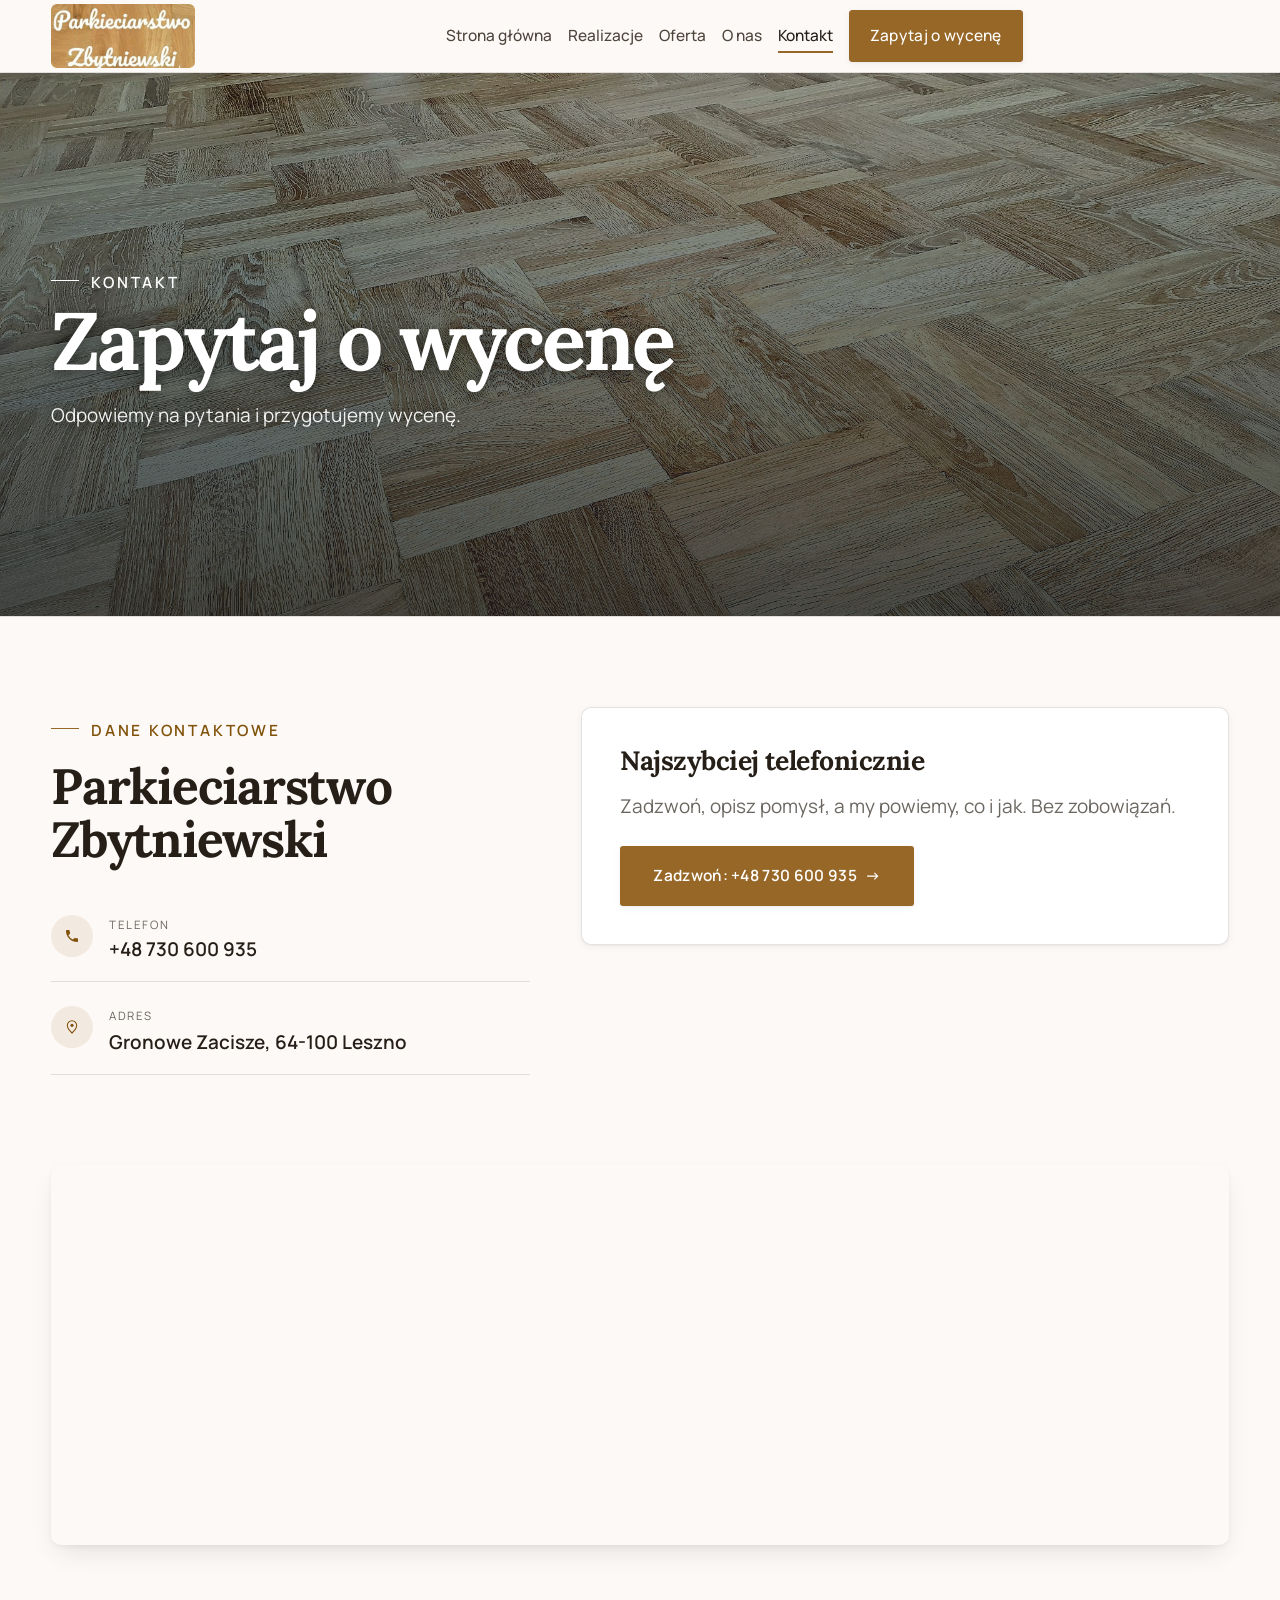
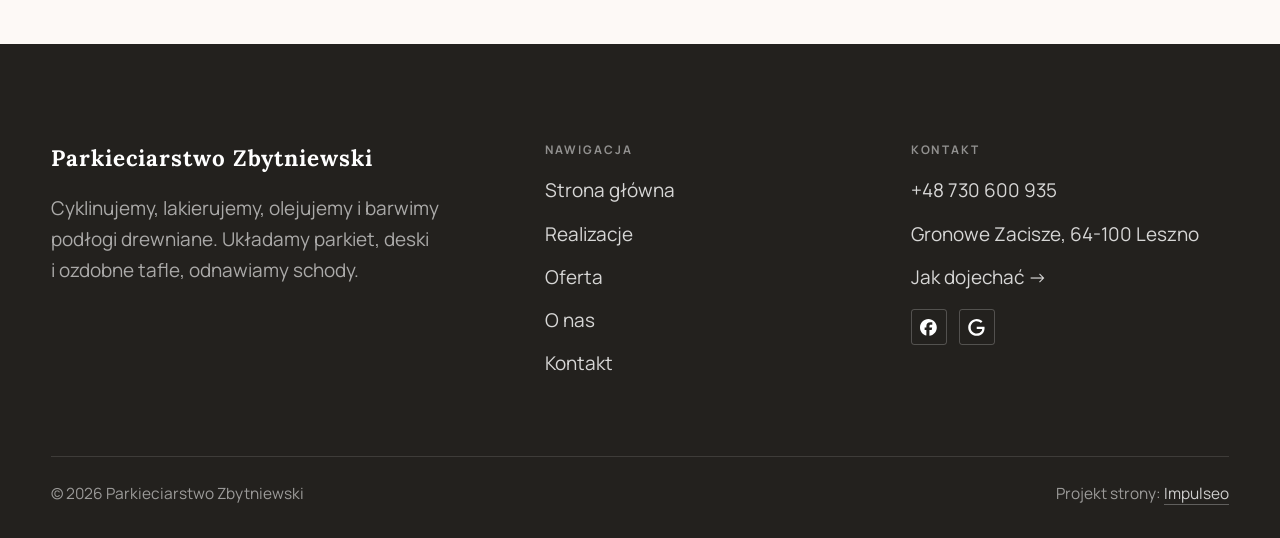
==== kontakt.html @ 1e0f80c2 "Strona demo: parkieciarstwo-zbytniewski" ====
<!DOCTYPE html>
<html lang="pl">
<head>
<meta charset="UTF-8">
<meta name="viewport" content="width=device-width, initial-scale=1.0">
<title>Kontakt - Parkieciarstwo Zbytniewski</title>
<meta name="description" content="Kontakt Parkieciarstwo Zbytniewski - Gronowe Zacisze, 64-100 Leszno">
<link rel="canonical" href="https://kris20032.github.io/parkieciarstwo-zbytniewski/kontakt.html">
<meta name="robots" content="noindex, nofollow">
<meta property="og:type" content="website">
<meta property="og:locale" content="pl_PL">
<meta property="og:site_name" content="Parkieciarstwo Zbytniewski">
<meta property="og:title" content="Kontakt - Parkieciarstwo Zbytniewski">
<meta property="og:description" content="Kontakt Parkieciarstwo Zbytniewski - Gronowe Zacisze, 64-100 Leszno">
<meta property="og:url" content="https://kris20032.github.io/parkieciarstwo-zbytniewski/kontakt.html">
<meta property="og:image" content="https://kris20032.github.io/parkieciarstwo-zbytniewski/img/og.jpg">
<meta property="og:image:width" content="1200">
<meta property="og:image:height" content="630">
<meta name="twitter:card" content="summary_large_image">
<link rel="preconnect" href="https://fonts.googleapis.com">
<link rel="preconnect" href="https://fonts.gstatic.com" crossorigin>
<link href="https://fonts.googleapis.com/css2?family=Lora:wght@500;600;700&family=Manrope:wght@400;500;600&display=swap" rel="stylesheet">
<link rel="stylesheet" href="assets/styles.css?v=fa30f461">
</head>
<body>

<header class="nav">
  <div class="wrap nav-inner">
    <a class="brand brand-has-logo" href="index.html"><img class="brand-logo" src="img/logo.png" alt="Parkieciarstwo Zbytniewski" width="430" height="192" decoding="async"></a>
    <nav class="nav-links">
      <a href="index.html">Strona główna</a>
      <a href="realizacje.html">Realizacje</a>
      <a href="oferta.html">Oferta</a>
      <a href="o-nas.html">O nas</a>
      <a href="kontakt.html" class="active" aria-current="page">Kontakt</a>
      <a href="kontakt.html" class="btn btn-accent">Zapytaj o wycenę</a>
    </nav>
    <button class="nav-toggle" aria-label="Menu"><span></span><span></span><span></span></button>
  </div>
</header>

<main>
<section class="pagehead">
  <img src="img/g6.jpg" alt="Parkieciarstwo Zbytniewski - Zapytaj o wycenę" width="2048" height="922" decoding="async">
  <div class="wrap">
    <span class="eyebrow">Kontakt</span>
    <h1>Zapytaj o wycenę</h1>
    <p>Odpowiemy na pytania i przygotujemy wycenę.</p>
  </div>
</section>
<section>
  <div class="wrap contact-grid">
    <div class="reveal">
      <span class="eyebrow">Dane kontaktowe</span>
      <h2 style="margin:var(--space-4) 0 var(--space-6)">Parkieciarstwo Zbytniewski</h2>
      <div class="info-list">
        <div class="info-row"><div class="ic"><svg class="ico-tel" width="16" height="16" viewBox="0 0 24 24" fill="none" aria-hidden="true"><path d="M6.6 10.8a15.5 15.5 0 0 0 6.6 6.6l2.2-2.2a1 1 0 0 1 1-.24 11.4 11.4 0 0 0 3.6.58 1 1 0 0 1 1 1V20a1 1 0 0 1-1 1A17 17 0 0 1 3 4a1 1 0 0 1 1-1h3.5a1 1 0 0 1 1 1c0 1.25.2 2.46.58 3.6a1 1 0 0 1-.25 1l-2.23 2.2Z" fill="currentColor"/></svg></div><div><div class="lbl">Telefon</div><a class="val" href="tel:+48730600935">+48 730 600 935</a></div></div>
        <div class="info-row"><div class="ic"><svg class="ico-pin" width="16" height="16" viewBox="0 0 24 24" fill="none" aria-hidden="true"><path d="M12 21s7-6.1 7-11.5A7 7 0 0 0 5 9.5C5 14.9 12 21 12 21Z" stroke="currentColor" stroke-width="1.6" fill="none"/><circle cx="12" cy="9.5" r="2.4" fill="currentColor"/></svg></div><div><div class="lbl">Adres</div><div class="val">Gronowe Zacisze, 64-100 Leszno</div></div></div>
      </div>
    </div>
    <div class="reveal">
      <div class="form">
        <h3 style="margin-bottom:var(--space-4)">Najszybciej telefonicznie</h3>
        <p class="muted" style="margin-bottom:var(--space-5)">Zadzwoń, opisz pomysł, a my powiemy, co i jak. Bez zobowiązań.</p>
        <a href="tel:+48730600935" class="btn btn-accent" style="justify-content:center">Zadzwoń: +48 730 600 935 <span class="arr">→</span></a>
      </div>
    </div>
  </div>
</section>
<section style="padding-top:0">
  <div class="wrap reveal">
    <iframe class="map" title="Parkieciarstwo Zbytniewski - Leszno" src="https://maps.google.com/maps?q=51.8690515%2C16.5890267&z=15&output=embed" loading="lazy" referrerpolicy="no-referrer-when-downgrade"></iframe>
  </div>
</section>
</main>

<footer>
  <div class="wrap">
    <div class="foot-grid">
      <div class="foot-brand">
        <div class="name">Parkieciarstwo Zbytniewski</div>
        <p>Cyklinujemy, lakierujemy, olejujemy i barwimy podłogi drewniane. Układamy parkiet, deski i ozdobne tafle, odnawiamy schody.</p>
      </div>
      <div class="foot-col">
        <h4>Nawigacja</h4>
        <a href="index.html">Strona główna</a>
        <a href="realizacje.html">Realizacje</a>
        <a href="oferta.html">Oferta</a>
        <a href="o-nas.html">O nas</a>
        <a href="kontakt.html">Kontakt</a>
      </div>
      <div class="foot-col">
        <h4>Kontakt</h4>
        <a href="tel:+48730600935">+48 730 600 935</a>
        <p>Gronowe Zacisze, 64-100 Leszno</p>
        <a href="https://maps.google.com/?cid=15255674906880498433&g_mp=Cidnb29nbGUubWFwcy5wbGFjZXMudjEuUGxhY2VzLlNlYXJjaFRleHQQAhgEIAA" target="_blank" rel="noopener">Jak dojechać →</a>
      <div class="foot-soc">
        <a class="soc" href="https://www.facebook.com/parkieciarstwo.zbytniewski/" target="_blank" rel="noopener" aria-label="Facebook - Parkieciarstwo Zbytniewski"><svg viewBox="0 0 24 24" aria-hidden="true" focusable="false"><path d="M9.101 23.691v-7.98H6.627v-3.667h2.474v-1.58c0-4.085 1.848-5.978 5.858-5.978.401 0 .955.042 1.468.103a8.68 8.68 0 0 1 1.141.195v3.325a8.623 8.623 0 0 0-.653-.036 26.805 26.805 0 0 0-.733-.009c-.707 0-1.259.096-1.675.309a1.686 1.686 0 0 0-.679.622c-.258.42-.374.995-.374 1.752v1.297h3.919l-.386 2.103-.287 1.564h-3.246v8.245C19.396 23.238 24 18.179 24 12.044c0-6.627-5.373-12-12-12s-12 5.373-12 12c0 5.628 3.874 10.35 9.101 11.647Z" fill="currentColor"/></svg></a>
        <a class="soc" href="https://maps.google.com/?cid=15255674906880498433&g_mp=Cidnb29nbGUubWFwcy5wbGFjZXMudjEuUGxhY2VzLlNlYXJjaFRleHQQAhgEIAA" target="_blank" rel="noopener" aria-label="Google - Parkieciarstwo Zbytniewski"><svg viewBox="0 0 24 24" aria-hidden="true" focusable="false"><path d="M12.48 10.92v3.28h7.84c-.24 1.84-.853 3.187-1.787 4.133-1.147 1.147-2.933 2.4-6.053 2.4-4.827 0-8.6-3.893-8.6-8.72s3.773-8.72 8.6-8.72c2.6 0 4.507 1.027 5.907 2.347l2.307-2.307C18.747 1.44 16.133 0 12.48 0 5.867 0 .307 5.387.307 12s5.56 12 12.173 12c3.573 0 6.267-1.173 8.373-3.36 2.16-2.16 2.84-5.213 2.84-7.667 0-.76-.053-1.467-.173-2.053H12.48z" fill="currentColor"/></svg></a>
      </div>
      </div>
    </div>
    <div class="foot-bot">
      <span>© 2026 Parkieciarstwo Zbytniewski</span>
      <span>Projekt strony: <a class="foot-credit" href="https://impulseo.pl" target="_blank" rel="noopener">Impulseo</a></span>
    </div>
  </div>
</footer>
<div class="sticky-reserve"><a class="sr-book" href="kontakt.html">Zapytaj o wycenę</a><a class="sr-call" href="tel:+48730600935" aria-label="Zadzwoń"><svg class="ico-tel" width="16" height="16" viewBox="0 0 24 24" fill="none" aria-hidden="true"><path d="M6.6 10.8a15.5 15.5 0 0 0 6.6 6.6l2.2-2.2a1 1 0 0 1 1-.24 11.4 11.4 0 0 0 3.6.58 1 1 0 0 1 1 1V20a1 1 0 0 1-1 1A17 17 0 0 1 3 4a1 1 0 0 1 1-1h3.5a1 1 0 0 1 1 1c0 1.25.2 2.46.58 3.6a1 1 0 0 1-.25 1l-2.23 2.2Z" fill="currentColor"/></svg></a></div>
<div class="demo-wazne" data-do="2026-11-10" data-cykl="3" hidden><svg class="dw-ico" width="13" height="13" viewBox="0 0 24 24" fill="none" aria-hidden="true"><circle cx="12" cy="12" r="8.6" stroke="currentColor" stroke-width="1.8"/><path d="M12 7.2V12l3.3 2" stroke="currentColor" stroke-width="1.8" stroke-linecap="round"/></svg><span class="dw-txt"></span></div>

<script src="assets/main.js"></script>
</body>
</html>
---- assets/styles.css ----
/* ============================================================
   STOLBASZ — premium, architektoniczny B2B fit-out
   Jasna paleta, zero brązu. System wg premium-web-craft.
   Projekt strony: Impulseo (impulseo.pl)
   ============================================================ */

:root{
  /* PALETA — jasna, architektoniczna, chłodna */
  --paper:#F3F1EC;          /* główne tło */
  --paper-2:#E6E3DB;        /* sekcje alternatywne (chłodny jasny szary) */
  --paper-3:#E6E3DB;        /* delikatne wypełnienia */
  --ink:#23211E;            /* tekst główny — chłodny grafit */
  --ink-soft:#43403A;       /* nagłówki drugorzędne */
  --muted:#87837A;          /* tekst poboczny */
  --line:rgba(35,33,30,.12);/* hairline */
  --accent:#8A6B3C;         /* stonowany petrol-slate — jedyny akcent */
  --accent-d:#6E5430;
  --accent-soft:rgba(138,107,60,.10);
  --dark:#23211E;           /* sekcje ciemne (stopka/CTA) */

  /* HOVER ZDJĘĆ — JEDEN standard dla całego silnika (decyzja K. 04.08.2026, artefakt z wariantami).
     AKTUALNE (K.+Szymon 09.08.2026, wybór z artefaktu 6 wariantów): zoom 1.05 przy 1.4s -
     przy tak długim czasie mocniejszy kadr NIE skacze, tylko „oddycha". Poprzedni standard
     (1.02 / .55s z 04.08) odbierany jako dynamiczny i szybki.
     Spoczynek lekko przygaszony, ale TYLKO tam, gdzie jest mysz (@media hover:hover) —
     na telefonie zdjęcia zostają w pełnej jasności. */
  --img-zoom:1.05;                   /* K.+Szymon 09.08: wariant F z artefaktu porównawczego */
  --img-rest:brightness(.95) saturate(.99);
  --img-hot:brightness(1.06) saturate(1.05);
  --img-dur:1.4s;                    /* K.+Szymon 09.08 (wariant F): powoli = elegancko */
  --img-ease:cubic-bezier(.16,.84,.44,1);  /* miękki ogon, efekt „oddychania" */

  /* ODSTĘPY — skala 4/8 */
  --space-1:4px; --space-2:8px; --space-3:12px; --space-4:16px; --space-5:24px;
  --space-6:32px; --space-7:48px; --space-8:64px; --space-9:96px; --space-10:128px;

  /* TYPOGRAFIA — fluid clamp() (skala podbita 16.07.2026: większe, czytelniejsze litery — uwaga Adama) */
  --text-sm:clamp(.9rem,.87rem + .12vw,1rem);
  --text-base:clamp(1.08rem,1.04rem + .18vw,1.2rem);
  --text-lg:clamp(1.24rem,1.15rem + .34vw,1.44rem);
  --text-h3:clamp(1.34rem,1.22rem + .55vw,1.66rem);
  --text-h2:clamp(2.1rem,1.66rem + 2.1vw,3.1rem);
  --text-h1:clamp(2.9rem,2.1rem + 4vw,5.1rem);

  /* PROMIENIE — architektoniczne, raczej ostre */
  --r-sm:3px; --r-md:6px; --r-lg:10px;

  /* RUCH */
  --ease:cubic-bezier(.25,.46,.45,.94); --dur:.24s;

  /* CIENIE — miękkie, warstwowe */
  --sh-sm:0 1px 2px rgba(16,24,32,.04), 0 2px 8px rgba(16,24,32,.05);
  --sh-md:0 2px 6px rgba(16,24,32,.05), 0 12px 28px -8px rgba(16,24,32,.12);
  --sh-lg:0 6px 14px rgba(16,24,32,.07), 0 26px 56px -18px rgba(16,24,32,.22);

  --hairline:1px solid var(--line);

  --font-display:'Lora',serif;
  --font-body:'Manrope',sans-serif;
}

*{box-sizing:border-box;margin:0;padding:0}
html{scroll-behavior:smooth}
body{
  font-family:var(--font-body);
  font-size:var(--text-base);
  line-height:1.65;
  color:var(--ink);
  background:var(--paper);
  -webkit-font-smoothing:antialiased;
  text-rendering:optimizeLegibility;
}
img{max-width:100%;height:auto;display:block}  /* height:auto = width/height z atrybutów trzyma proporcje (TOP#12) */
a{color:inherit;text-decoration:none}

.wrap{width:min(92%,1180px);margin-inline:auto}
section{padding-block:clamp(52px,6.5vw,96px)}

h1,h2,h3{font-family:var(--font-display);font-weight:700;line-height:1.08;letter-spacing:-.02em;color:var(--ink)}
h1{font-size:var(--text-h1);letter-spacing:-.035em}
h2{font-size:var(--text-h2);letter-spacing:-.025em}
h3{font-size:var(--text-h3)}
/* MIARA — długość wiersza. WCAG 2.2 SC 1.4.8: max 80 znaków; Butterick: 45–90.
   68ch daje realnie 72–78 znaków polskiego tekstu, czyli z zapasem pod granicą.
   Wcześniej limit miał TYLKO <p> — <li>, <blockquote> i <dd> nie miały żadnego,
   i to jedyny powód, dla którego 23 bloki na dwóch oddanych stronach jadą po
   83–106 znaków w wierszu (pomiar 07.08.2026, bramka `miara`).
   ⚠️ Listy i definicje ograniczamy TYLKO bez klasy: `ul`/`ol` z klasą to u nas
   układ (siatki kafli, menu), a nie tekst ciągły — tam miarę wyznacza układ. */
/* 60ch, nie 68ch (K. 10.08): po zmianie fontów na węższe kroje (DM Sans i spółka)
   w 68ch mieściło się ~90 znaków - bramka pikselowa słusznie zgłaszała przekroczenie
   granicy 80. Pomiar na żywej przeglądarce: 60ch = 90 znaków, 53ch = ~78 znaków, czyli normę WCAG 1.4.8. */
:root{ --miara:53ch }
p{max-width:min(100%,var(--miara))}
blockquote,
ul:not([class])>li, ol:not([class])>li,
dl:not([class])>dd{max-width:min(100%,var(--miara))}

/* ⚠️ Świadomie BEZ wyjątku `.tile p,.card p,.svc p{max-width:none}`, choć nasuwa się sam:
   te akapity BYŁY już ograniczone (stare `p{max-width:65ch}`), więc „wyjątek" nie odblokowałby
   niczego nowego — tylko ROZLUŹNIŁ stan sprzed zmiany na wszystkich demach naraz.
   `figcaption` żadna z reguł wyżej nie dotyczy, więc też nie potrzebuje zwolnienia. */

/* ŁAMANIE. `balance` wyrównuje długości wierszy w nagłówku, `pretty` pilnuje ostatniego
   wiersza akapitu, żeby nie został w nim jeden wyraz. Obsługiwane od Chrome 117 /
   Safari 17.5; starsze przeglądarki po prostu ignorują tę własność.
   `text-wrap:pretty` nie występowało dotąd ANI RAZ w silniku ani w repo klientów. */
h1,h2,h3,.lead,.lede{text-wrap:balance}
p,li,blockquote,dd{text-wrap:pretty}

.eyebrow{
  font-family:var(--font-body);
  font-size:var(--text-sm);
  font-weight:600;
  letter-spacing:.18em;
  text-transform:uppercase;
  color:var(--accent);
  display:inline-flex;align-items:center;gap:var(--space-3);
}
/* flex:none + margin-top = kreska trzyma się PIERWSZEJ linii. Wcześniej align-items:center
   centrowało ją względem całego bloku i przy zawinięciu (długi kicker typu
   „…WNĘTRZ · LESZNO · OD 2019") druga linia lądowała z brzydkim wcięciem. */
.eyebrow{align-items:flex-start}
.eyebrow>*,.eyebrow{text-wrap:balance}   /* dlugi kicker lamal sie na sierote typu samo „2019" w drugiej linii */
.eyebrow::before{content:"";width:28px;height:1px;background:var(--accent);display:inline-block;flex:none;margin-top:.62em}

.muted{color:var(--muted)}
.lead{font-size:var(--text-lg);line-height:1.55;color:var(--ink-soft);max-width:50ch}

/* ---------- BUTTONS ---------- */
.btn{
  display:inline-flex;align-items:center;gap:var(--space-2);
  font-weight:600;font-size:var(--text-sm);letter-spacing:.02em;
  padding:var(--space-4) var(--space-6);
  border-radius:var(--r-sm);
  transition:transform var(--dur) var(--ease),box-shadow var(--dur) var(--ease),background var(--dur) var(--ease);
  cursor:pointer;border:1px solid transparent;
}
.btn-accent{background:var(--accent);color:#fff;box-shadow:var(--sh-sm)}
.btn-accent:hover{background:var(--accent-d);transform:translateY(-2px);box-shadow:var(--sh-md)}
.btn-accent:active{transform:translateY(0);box-shadow:var(--sh-sm)}
.btn-ghost{background:transparent;color:var(--ink);border-color:var(--line)}
.btn-ghost:hover{border-color:var(--accent);color:var(--accent);transform:translateY(-2px)}
.btn-light{background:#fff;color:var(--ink);box-shadow:var(--sh-sm)}
.btn-light:hover{transform:translateY(-2px);box-shadow:var(--sh-md)}
.btn .arr{transition:transform var(--dur) var(--ease)}
.btn:hover .arr{transform:translateX(4px)}

/* ---------- NAV ---------- */
.nav{
  position:sticky;top:0;z-index:50;
  background:color-mix(in srgb,var(--paper) 88%,transparent);
  backdrop-filter:saturate(140%) blur(10px);
  border-bottom:var(--hairline);
}
.nav-inner{display:flex;align-items:center;justify-content:space-between;gap:var(--space-5);height:72px}
/* ANTY-NACHODZENIE (K. 05.08.2026): długa nazwa firmy + przycisk z pełnym numerem nie mieściły się w pasku
   i flex ściskał linki PONIŻEJ ich treści - "Kontakt" wchodził na ramkę "Zadzwoń +48 ...". Teraz ustępuje
   nazwa marki (skrót wielokropkiem), a menu i przycisk nigdy się nie kurczą ani nie zachodzą na siebie. */
.brand{display:flex;flex-direction:column;line-height:1;min-width:0;flex:0 1 auto}
.brand .name{font-family:var(--font-display);font-weight:800;font-size:1.35rem;letter-spacing:.04em;white-space:nowrap;overflow:hidden;text-overflow:ellipsis}
.brand .sub{font-size:.62rem;letter-spacing:.34em;text-transform:uppercase;color:var(--muted);margin-top:5px;white-space:nowrap;overflow:hidden;text-overflow:ellipsis}
.nav-links{display:flex;align-items:center;gap:var(--space-6);flex:0 0 auto}
.nav-links a{font-size:var(--text-sm);font-weight:500;color:var(--ink-soft);position:relative;padding-block:4px;white-space:nowrap;transition:color var(--dur) var(--ease)}
.nav-links a::after{content:"";position:absolute;left:0;bottom:0;width:0;height:1.5px;background:var(--accent);transition:width var(--dur) var(--ease)}
.nav-links a:hover,.nav-links a.active{color:var(--ink)}
.nav-links a:hover::after,.nav-links a.active::after{width:100%}
.nav-links .btn{padding:var(--space-2) var(--space-5)}
/* przyciski w nav: właściwy kolor (przebij .nav-links a) + bez podkreślenia */
.nav-links a.btn-accent{color:#fff}
.nav-links a.btn-ghost,.nav-links a.btn-light{color:var(--ink)}
/* CTA w pasku: NIE podkreślenie spod linków menu, ale ten sam przelatujący błysk,
   co na wszystkich innych przyciskach (zgłoszenie K. 13.08.2026 - „na hero jest efekt
   światła przechodzącego przez przycisk, na navbarze go nie ma, a mają być identyczne").
   Reguła `.nav-links a::after` jest silniejsza od `.btn::after`, więc trzeba jej
   geometrię wyzerować i wpisać połysk z nazwy - samo `display:none` gasiło efekt. */
.nav-links a.btn::after{
  display:block;content:"";position:absolute;inset:0;z-index:-1;pointer-events:none;
  width:auto;height:auto;border-radius:inherit;   /* kasuje geometrię podkreślenia (width:0;height:1.5px) */
  background:linear-gradient(100deg,transparent 32%,rgba(255,255,255,.20) 50%,transparent 68%);
  translate:-120% 0}
@media (prefers-reduced-motion:no-preference){
  .nav-links a.btn:hover::after{translate:120% 0;transition:translate .75s var(--mt-ease,cubic-bezier(.16,.84,.44,1))}
}
.nav-toggle{display:none;background:none;border:none;cursor:pointer;flex-direction:column;gap:5px;padding:8px}
.nav-toggle span{width:24px;height:2px;background:var(--ink);transition:var(--dur)}
/* Ciasny zakres MIĘDZY menu mobilnym a pełnym pulpitem: zbijamy odstępy i nazwę marki,
   żeby wszystko zmieściło się naturalnie, zanim w ogóle dojdzie do skracania wielokropkiem. */
@media(max-width:1280px) and (min-width:921px){
  .nav-links{gap:var(--space-4)}
  .nav-links .btn{padding:var(--space-2) var(--space-4)}
  .brand .name{font-size:1.15rem}
}

/* ---------- HERO (split) ---------- */
.hero{position:relative;overflow:hidden;border-bottom:var(--hairline)}
.hero-grid{display:grid;grid-template-columns:1.05fr .95fr;gap:clamp(24px,4vw,60px);align-items:center;
  padding-block:clamp(36px,4.5vw,64px)}
.hero-copy .eyebrow{margin-bottom:var(--space-5)}
.hero-copy h1{margin-bottom:var(--space-5)}
.hero-copy .lead{margin-bottom:var(--space-7)}
.hero-actions{display:flex;flex-wrap:wrap;gap:var(--space-4)}
.hero-art{position:relative;aspect-ratio:4/3;border-radius:var(--r-lg);overflow:hidden;box-shadow:var(--sh-lg)}
.hero-art img{width:100%;height:100%;object-fit:cover}
.hero-art::after{content:"";position:absolute;inset:0;background:linear-gradient(180deg,transparent 55%,rgba(18,24,28,.28))}
.hero-badge{position:absolute;left:var(--space-5);bottom:var(--space-5);z-index:2;
  background:rgba(252,252,251,.94);backdrop-filter:blur(4px);
  border-radius:var(--r-md);padding:var(--space-4) var(--space-5);box-shadow:var(--sh-md);max-width:78%}
.hero-badge strong{display:block;font-family:var(--font-display);font-size:1rem;letter-spacing:-.01em}
.hero-badge span{font-size:var(--text-sm);color:var(--muted)}

/* ---------- HERO duży / kinowy (strona główna) ---------- */
.hero-cine{position:relative;min-height:clamp(560px,82vh,840px);min-height:clamp(560px,82svh,840px);display:flex;align-items:center;overflow:hidden;border-bottom:var(--hairline)}
.hero-cine>img{position:absolute;inset:0;width:100%;height:100%;object-fit:cover;z-index:0}
.hero-cine::after{content:"";position:absolute;inset:0;z-index:1;
  background:linear-gradient(95deg,rgba(13,18,23,.86) 0%,rgba(13,18,23,.64) 32%,rgba(13,18,23,.24) 62%,rgba(13,18,23,.04) 100%)}
.hero-cine .wrap{position:relative;z-index:2;padding-block:var(--space-8)}
.hero-cine .hero-copy{max-width:660px}
.hero-cine .eyebrow{color:#fff;margin-bottom:var(--space-5)}
.hero-cine .eyebrow::before{background:#fff}
.hero-cine h1{color:#fff;margin-bottom:var(--space-5);font-size:clamp(2.9rem,2rem + 4.4vw,5.2rem);text-wrap:balance}
.hero-cine .lead{color:rgba(255,255,255,.92);max-width:48ch;margin-bottom:var(--space-7)}
.hero-cine .hero-actions{display:flex;flex-wrap:wrap;gap:var(--space-4)}
/* NISKIE OKNO (laptop z dokiem i paskami przeglądarki ma ~700-780 px wysokości widoku):
   H1 do 5.2rem + długi lead nie mieściły się i przyciski wypadały POD krawędź ekranu -
   klient widział stronę bez ani jednego CTA. Skalujemy w dół, zamiast przycinać treść. */
@media(min-width:821px) and (max-height:820px){
  .hero-cine{min-height:clamp(520px,94svh,780px)}
  .hero-cine .wrap{padding-block:var(--space-6)}
  .hero-cine h1{font-size:clamp(2.2rem,1.5rem + 2.6vw,3.6rem);margin-bottom:var(--space-4)}
  .hero-cine .eyebrow{margin-bottom:var(--space-4)}
  .hero-cine .lead{margin-bottom:var(--space-5);max-width:44ch}
}
@media(max-width:680px){
  .hero-cine{min-height:clamp(520px,76vh,640px);min-height:clamp(520px,76svh,640px);align-items:flex-end}
  .hero-cine::after{background:linear-gradient(0deg,rgba(13,18,23,.9) 6%,rgba(13,18,23,.45) 55%,rgba(13,18,23,.25) 100%)}
  .hero-cine .wrap{padding-bottom:var(--space-9)}
  /* TELEFON (~90% oglądających): lead potrafił zająć 8 linii i zepchnąć CTA poza pierwszy ekran.
     Zwężamy interlinię i skalę - treści nie ucinamy, bo to ona sprzedaje. */
  .hero-cine .lead{font-size:.98rem;line-height:1.5;margin-bottom:var(--space-5)}
  .hero-cine .eyebrow{font-size:.72rem;letter-spacing:.13em;margin-bottom:var(--space-4)}
  .hero-cine .eyebrow::before{width:20px}
  .hero-cine h1{margin-bottom:var(--space-4)}
}

/* full-bleed hero variant (podstrony) */
.pagehead{position:relative;min-height:46vh;min-height:46svh;display:flex;align-items:flex-end;overflow:hidden;border-bottom:var(--hairline)}
.pagehead img{position:absolute;inset:0;width:100%;height:100%;object-fit:cover}
/* 10.08.2026 (decyzja K.): mocniejsze przyciemnienie + cień pod tekstem. Bramka mierzyła na
   nagłówkach podstron 3,38-3,43:1 przy wymaganych 4,5 — jasne zdjęcie (hala, śnieg, niebo)
   podchodziło pod biały tekst. Zdjęcia klientów są różne, więc kontrast musi dawać WARSTWA,
   a nie szczęśliwy dobór kadru. */
.pagehead::after{content:"";position:absolute;inset:0;background:linear-gradient(180deg,rgba(18,24,28,.40),rgba(18,24,28,.76))}
.pagehead .wrap{position:relative;z-index:2;padding-block:var(--space-9);color:#fff}
.pagehead h1{color:#fff;max-width:18ch;text-shadow:0 2px 16px rgba(0,0,0,.55)}
.pagehead .eyebrow{color:#fff}
.pagehead .eyebrow::before{background:#fff}
.pagehead p{color:rgba(255,255,255,.92);margin-top:var(--space-4);max-width:54ch;text-shadow:0 1px 12px rgba(0,0,0,.5)}

/* ---------- STRIP (pasek skrótów / liczby) ---------- */
.strip{background:var(--dark);color:#fff}
/* PASEK HASEŁ — standard 04.08.2026 (decyzja K.): 5 haseł w JEDNYM rzędzie, tekst WYŚRODKOWANY,
   węższe marginesy boczne niż reszta strony (pasek ma iść szerzej), równe wysokości kolumn. */
.strip .wrap{width:min(96%,1440px);display:grid;grid-template-columns:repeat(5,1fr);
  gap:var(--space-5);padding-block:var(--space-7);align-items:stretch}
.strip .item .k{font-family:var(--font-display);font-size:clamp(1.05rem,.82rem + .85vw,1.55rem);
  font-weight:800;letter-spacing:-.02em;color:#fff;line-height:1.18;text-wrap:balance}
.strip .item .v{font-size:var(--text-sm);color:rgba(255,255,255,.66);margin-top:var(--space-2);line-height:1.4}
.strip .item{border-left:2px solid var(--accent);padding-inline:var(--space-4);
  text-align:center;display:flex;flex-direction:column;justify-content:center}
/* liczba kolumn = liczba haseł, żeby ostatnie nie zostawało samo w drugim rzędzie.
   Klasę n-N nadaje multipage.py; domyślnie (bez klasy) pasek jest 5-kolumnowy. */
.strip.n-2 .wrap{grid-template-columns:repeat(2,1fr)}
.strip.n-3 .wrap{grid-template-columns:repeat(3,1fr)}
.strip.n-4 .wrap{grid-template-columns:repeat(4,1fr);gap:var(--space-6)}
.strip.n-4 .item .k{font-size:clamp(1.3rem,1rem + 1.1vw,2rem)}
.strip.n-6 .wrap{grid-template-columns:repeat(6,1fr);gap:var(--space-4)}
.strip.n-6 .item .k{font-size:clamp(.98rem,.8rem + .7vw,1.35rem)}
/* równe łamanie: zamiast "długa linia + jedno słowo" obie linie zbliżonej długości */
.strip .item .k{text-wrap:balance}

/* ---------- SECTION HEAD ---------- */
.head{max-width:48rem;margin-bottom:var(--space-8)}
.head.center{margin-inline:auto;text-align:center}
.head .eyebrow{margin-bottom:var(--space-4)}
.head h2{margin-bottom:var(--space-4)}
.head p{color:var(--muted);font-size:var(--text-lg);line-height:1.55}
.head.center p{margin-inline:auto}

/* ---------- INTRO SPLIT ---------- */
.split{display:grid;grid-template-columns:.92fr 1.08fr;gap:clamp(28px,5vw,80px);align-items:center}
.split.rev{grid-template-columns:1.08fr .92fr}
.split.rev .split-art{order:-1}
.split-art{position:relative;aspect-ratio:5/4;border-radius:var(--r-lg);overflow:hidden;box-shadow:var(--sh-lg)}
.split-art img{width:100%;height:100%;object-fit:cover}
.split-copy h2{margin-bottom:var(--space-5)}
.split-copy p+p{margin-top:var(--space-4)}
.split-copy .btn{margin-top:var(--space-6)}

/* ---------- SERVICES (zakres) ---------- */
.svc-grid{display:grid;grid-template-columns:repeat(auto-fit,minmax(280px,1fr));gap:var(--space-5)}
.svc{background:#fff;border:var(--hairline);border-radius:var(--r-md);padding:var(--space-7) var(--space-6);
  transition:transform var(--dur) var(--ease),box-shadow var(--dur) var(--ease),border-color var(--dur) var(--ease);
  position:relative;overflow:hidden}
.svc::before{content:"";position:absolute;left:0;top:0;width:3px;height:0;background:var(--accent);transition:height var(--dur) var(--ease)}
.svc:hover{transform:translateY(-4px);box-shadow:var(--sh-md);border-color:transparent}
.svc:hover::before{height:100%}
.svc .ic{font-family:var(--font-display);font-size:.8rem;font-weight:700;letter-spacing:.12em;color:var(--accent);margin-bottom:var(--space-4)}
.svc h3{margin-bottom:var(--space-3);font-size:1.22rem}
.svc p{color:var(--muted);font-size:var(--text-base);line-height:1.6}

/* big detailed service rows */
.svc-row{display:grid;grid-template-columns:.8fr 1.2fr;gap:clamp(20px,4vw,60px);align-items:center;padding-block:var(--space-8)}
.svc-row+.svc-row{border-top:var(--hairline)}
.svc-row.rev{grid-template-columns:1.2fr .8fr}
/* Naprzemienny układ wierszy oferty: co drugi wiersz ma zdjęcie po PRAWEJ.
   Było `order:-1` — martwy kod, bo zdjęcie i tak jest pierwszym dzieckiem w HTML,
   więc wszystkie wiersze wyglądały identycznie (zdjęcie zawsze z lewej), a `rev`
   zmieniało tylko szerokość kolumn. Znalezione 29.07.2026 przy różnicowaniu kierunków
   animacji (pomiar pozycji: art.mid 390/502 przy row.mid 756 — zawsze lewa strona). */
.svc-row.rev .svc-row-art{order:2}
.svc-row-art{aspect-ratio:4/3;border-radius:var(--r-md);overflow:hidden;box-shadow:var(--sh-md)}
.svc-row-art img{width:100%;height:100%;object-fit:cover}
.svc-row h3{font-size:1.5rem;margin-bottom:var(--space-4)}
.svc-row .num{font-family:var(--font-display);font-size:.85rem;font-weight:700;letter-spacing:.14em;color:var(--accent);display:block;margin-bottom:var(--space-3)}
.svc-row ul{list-style:none;margin-top:var(--space-4);display:flex;flex-direction:column;gap:var(--space-2)}
.svc-row li{position:relative;padding-left:var(--space-5);color:var(--muted);font-size:var(--text-base)}
.svc-row li::before{content:"";position:absolute;left:0;top:.62em;width:8px;height:1px;background:var(--accent)}

/* ---------- GALLERY (realizacje) ---------- */
.gallery{display:grid;grid-template-columns:repeat(12,1fr);gap:var(--space-4);grid-auto-rows:200px}
/* GALERIA MASONRY — pionowe zdjęcia (portrety beauty/wellness) bez przycinania: kolumny, height auto */
.gallery-masonry{column-count:3;column-gap:var(--space-4)}
@media(max-width:900px){.gallery-masonry{column-count:2}}
@media(max-width:560px){.gallery-masonry{column-count:1}}
.gallery-masonry .m-tile{break-inside:avoid;margin:0 0 var(--space-4);padding:0;position:relative;overflow:hidden;border-radius:var(--r-md);border:1px solid var(--line)}
.gallery-masonry .m-tile img{width:100%;height:auto;display:block}
.gallery-masonry .m-tile .cap{position:absolute;left:0;right:0;bottom:0;padding:var(--space-4);color:#fff;background:linear-gradient(0deg,rgba(0,0,0,.55),transparent);font-size:var(--text-sm)}
.gallery-masonry .m-tile .cap small{display:block;font-weight:400;opacity:.78;letter-spacing:.04em;text-transform:uppercase;font-size:.66rem;margin-top:3px}
.tile{position:relative;overflow:hidden;border-radius:var(--r-md);box-shadow:var(--sh-sm);
  transition:transform var(--dur) var(--ease),box-shadow var(--dur) var(--ease)}
.tile img{width:100%;height:100%;object-fit:cover;
  transition:transform var(--img-dur) var(--img-ease),filter var(--img-dur) var(--img-ease)}
.tile:hover{box-shadow:var(--sh-md)}
.tile .cap{position:absolute;left:0;right:0;bottom:0;padding:var(--space-5) var(--space-4) var(--space-4);
  /* mocniejszy spad + cien pod tekstem: na JASNYCH zdjeciach klienta (biale fronty, sciany)
     slaby gradient dawal kontrast ~1.5:1 zamiast wymaganych 3.6:1 (bramka wygladu, 10.08.2026) */
  background:linear-gradient(transparent 10%,rgba(18,24,28,.55) 40%,rgba(18,24,28,.88) 68%,rgba(18,24,28,.99));color:#fff;
  text-shadow:0 1px 2px rgba(0,0,0,.85),0 2px 10px rgba(0,0,0,.55);
  font-size:var(--text-sm);font-weight:600;letter-spacing:.01em;
  opacity:0;transform:translateY(8px);transition:var(--dur) var(--ease)}
.tile:hover .cap{opacity:1;transform:translateY(0)}
.tile .cap small{display:block;font-weight:400;opacity:.78;letter-spacing:.04em;text-transform:uppercase;font-size:.66rem;margin-top:3px}
/* bento spans */
.t-wide{grid-column:span 6}
.t-tall{grid-column:span 6;grid-row:span 2}
.t-std{grid-column:span 6}
.t-third{grid-column:span 4}
.t-two3{grid-column:span 8}

/* ---------- TRUST / WIARYGODNOŚĆ ---------- */
.trust{background:var(--paper-2)}
.trust-grid{display:grid;grid-template-columns:repeat(auto-fit,minmax(240px,1fr));gap:var(--space-5);margin-top:var(--space-7)}
.trust-card{background:#fff;border-radius:var(--r-md);padding:var(--space-7) var(--space-6);box-shadow:var(--sh-sm);border-top:3px solid var(--accent)}
.trust-card .big{font-family:var(--font-display);font-size:clamp(1.8rem,1.3rem + 1.6vw,2.6rem);font-weight:800;letter-spacing:-.02em;color:var(--ink);line-height:1}
.trust-card h3{font-size:1.12rem;margin:var(--space-3) 0 var(--space-2)}
.trust-card p{color:var(--muted);font-size:var(--text-base);line-height:1.55}

/* ---------- CTA band ---------- */
.cta{background:var(--dark);color:#fff;position:relative;overflow:hidden}
/* telefon w CTA: na ciemnym tle biały (domyślnie), rodziny z JASNYM tłem CTA
   nadpisują to u siebie - wcześniej kolor siedział w stylu inline i wygrywał z rodziną. */
.cta .btn-ghost-cta{color:#fff;border-color:rgba(255,255,255,.3)}
.cta .wrap{display:grid;grid-template-columns:1.4fr .6fr;gap:var(--space-7);align-items:center;position:relative;z-index:2}
.cta h2{color:#fff;max-width:20ch}
.cta p{color:rgba(255,255,255,.74);margin-top:var(--space-4)}
.cta-actions{display:flex;flex-direction:column;gap:var(--space-3);align-items:flex-start}
.cta::before{content:"";position:absolute;right:-80px;top:-80px;width:360px;height:360px;border-radius:50%;
  background:radial-gradient(circle,var(--accent-soft),transparent 70%)}

/* ---------- CONTACT ---------- */
.contact-grid{display:grid;grid-template-columns:.85fr 1.15fr;gap:clamp(28px,4vw,56px);align-items:start}
.info-list{display:flex;flex-direction:column;gap:var(--space-2)}
.info-row{display:flex;gap:var(--space-4);align-items:flex-start;padding-block:var(--space-4);border-bottom:var(--hairline)}
.info-row .ic{flex:none;width:42px;height:42px;display:grid;place-items:center;border-radius:50%;
  background:var(--accent-soft);color:var(--accent);font-size:1.05rem}
.info-row .lbl{font-size:.72rem;letter-spacing:.14em;text-transform:uppercase;color:var(--muted)}
.info-row .val{font-weight:600;font-size:var(--text-base);margin-top:2px}
.info-row a.val:hover{color:var(--accent)}
.map{border:none;border-radius:var(--r-lg);box-shadow:var(--sh-md);width:100%;height:100%;min-height:380px;filter:grayscale(.2) contrast(1.02)}
.form{background:#fff;border:var(--hairline);border-radius:var(--r-lg);padding:clamp(24px,3vw,40px);box-shadow:var(--sh-sm)}
.form .fld{margin-bottom:var(--space-5)}
.form label{display:block;font-size:var(--text-sm);font-weight:600;margin-bottom:var(--space-2)}
.form input,.form textarea{width:100%;font-family:inherit;font-size:var(--text-base);color:var(--ink);
  padding:var(--space-4);border:var(--hairline);border-radius:var(--r-sm);background:var(--paper);transition:border-color var(--dur)}
.form input:focus,.form textarea:focus{outline:none;border-color:var(--accent);background:#fff}
.form textarea{resize:vertical;min-height:120px}
.form .note{font-size:var(--text-sm);color:var(--muted);margin-top:var(--space-3)}

/* ---------- FOOTER ---------- */
footer{background:var(--dark);color:#fff;padding-block:var(--space-9) var(--space-6)}
.foot-grid{display:grid;grid-template-columns:1.4fr 1fr 1fr;gap:var(--space-7);margin-bottom:var(--space-8)}
.foot-brand .name{font-family:var(--font-display);font-weight:800;font-size:1.4rem;letter-spacing:.04em}
.foot-brand p{color:rgba(255,255,255,.62);margin-top:var(--space-4);font-size:var(--text-base);max-width:38ch}
.foot-col h4{font-size:.74rem;letter-spacing:.16em;text-transform:uppercase;color:rgba(255,255,255,.5);margin-bottom:var(--space-4)}
.foot-col a,.foot-col p{display:block;color:rgba(255,255,255,.82);font-size:var(--text-base);margin-bottom:var(--space-3)}
.foot-col a:hover{color:#fff}
.foot-bot{border-top:1px solid rgba(255,255,255,.12);padding-top:var(--space-5);display:flex;justify-content:space-between;flex-wrap:wrap;gap:var(--space-3);
  font-size:var(--text-sm);color:rgba(255,255,255,.55)}
.foot-bot a:hover{color:#fff}
/* Podpis w stopce = klikalny link do impulseo.pl (31.07.2026). Ma być WIDOCZNIE klikalny,
   ale nie krzyczeć - stąd sam kolor jaśniejszy + delikatne podkreślenie na najeździe. */
.foot-bot a.foot-credit{color:rgba(255,255,255,.78);text-decoration:none;border-bottom:1px solid rgba(255,255,255,.28)}
.foot-bot a.foot-credit:hover{color:#fff;border-bottom-color:#fff}

/* ---------- REVEAL ---------- */
.reveal{opacity:0;transform:translateY(22px);transition:opacity .6s var(--ease),transform .6s var(--ease)}
.reveal.in{opacity:1;transform:none}

/* ---------- RESPONSIVE ---------- */
@media(max-width:920px){
  .hero-grid,.split,.split.rev,.svc-row,.svc-row.rev,.cta .wrap,.contact-grid,.foot-grid{grid-template-columns:1fr}
  .split.rev .split-art,.svc-row.rev .svc-row-art{order:0}
  .hero-art{aspect-ratio:16/10;max-height:420px}
  .strip .wrap,.strip.n-2 .wrap,.strip.n-3 .wrap,.strip.n-4 .wrap,.strip.n-6 .wrap{grid-template-columns:repeat(2,1fr);gap:var(--space-6)}
  .strip .item .k,.strip.n-6 .item .k{font-size:clamp(1.3rem,1.1rem + 1vw,2rem)}
  .gallery{grid-auto-rows:180px}
  .t-wide,.t-tall,.t-std,.t-third,.t-two3{grid-column:span 6}
  .t-tall{grid-row:span 1}
  .cta-actions{flex-direction:row;flex-wrap:wrap}
  .foot-grid{gap:var(--space-6)}
}
@media(max-width:680px){
  .nav-links{position:fixed;inset:72px 0 auto 0;background:var(--paper);flex-direction:column;align-items:stretch;
    gap:0;padding:var(--space-4) 6%;border-bottom:var(--hairline);box-shadow:var(--sh-md);
    transform:translateY(-120%);transition:transform var(--dur) var(--ease)}
  .nav-links.open{transform:translateY(0)}
  .nav-links a{padding-block:var(--space-4);border-bottom:var(--hairline)}
  .nav-links .btn{margin-top:var(--space-3);justify-content:center}
  .nav-toggle{display:flex}
  .strip .wrap,.strip.n-2 .wrap,.strip.n-3 .wrap,.strip.n-4 .wrap,.strip.n-6 .wrap{grid-template-columns:1fr}
  .gallery{grid-template-columns:repeat(6,1fr)}
  .foot-grid{grid-template-columns:1fr}
}
@media(prefers-reduced-motion:reduce){
  /* audyt 09.08 TOP#14: samo skrócenie duration przy animacji INFINITE = stroboskop
     (pętla .01ms miga ekranem); iteration-count:1 gasi pętlę naprawdę. Pseudoelementy
     też - tła hero (gastro/studio) animują ::before/img, blanket na * ich nie łapał. */
  *,*::before,*::after{animation-duration:.01ms!important;animation-iteration-count:1!important;animation-delay:0s!important;transition:none!important}
  .reveal{opacity:1!important;transform:none!important}
  html{scroll-behavior:auto}
}

/* ============================================================
   PREMIUM LAYER — destylat deep-researchu branż (anty-AI, spokój).
   Zmienne STOLBASZ (--accent/--ink/--paper/--line/--dark). Ruch ledwo
   zauważalny, krzywa cubic-bezier(.16,.84,.44,1); prefers-reduced-motion
   pokryte blanketem wyżej. Karty hairline zamiast cieni = #1 sygnał „nie-AI".
   ============================================================ */

/* więcej oddechu między sekcjami (liderzy: 110-130px) */
section{padding-block:clamp(64px,8vw,128px)}

/* 1) Aksamitny reveal — dłuższa, miękka krzywa zamiast „skoku" */
.reveal{transition:opacity .9s cubic-bezier(.16,.84,.44,1),transform .9s cubic-bezier(.16,.84,.44,1);will-change:opacity,transform}
/* stagger TYLKO w galerii (tam pozycja = porządek dzieci) */
.gallery .reveal:nth-child(2){transition-delay:.07s}
.gallery .reveal:nth-child(3){transition-delay:.14s}
.gallery .reveal:nth-child(4){transition-delay:.21s}
.gallery .reveal:nth-child(5){transition-delay:.28s}
.gallery .reveal:nth-child(6){transition-delay:.35s}

/* 2) Hero STATYCZNY na .hero-cine — Ken Burns CAŁKIEM WYŁĄCZONY 26.06 (3. zgłoszenie Szymona).
   GENEZA: animowanie scale na <img> hero z teksturami (cegły/framugi) re-samplinguje obraz
   klatka po klatce → na części ekranów drobne drganie/shimmer = „heroshot się trzęsie".
   translateY usunięto wcześniej, scale-only + will-change/GPU NIE wystarczyły do GWARANCJI gładkości.
   Krzysztof zażądał pewności („make sure, że błąd się nie pojawi") > efekt. Zero animacji = 0% drgania.
   Delikatny zoom zostaje TYLKO w pełnoekranowych hero gastro/studio (hg-bg/hs-bg — tło, inny
   mechanizm, chwalone, nigdy nie zgłaszane). NIE wracać do KB na .hero-cine bez realnego testu
   na sprzęcie klienta — to ryzyko regresji „trzęsienia”. */
/* BEZPIECZNY "wow" na hero = jednorazowy FADE-IN (opacity), nie zoom.
   opacity nie dotyka bitmapy → gładkie na KAŻDYM zdjęciu/ekranie/GPU, zero ryzyka migotania.
   Geometryczny ruch (scale/translate) na .hero-cine jest ZAKAZANY (bramka pilnuje). */
@keyframes heroFade{from{opacity:0}to{opacity:1}}
.hero-cine>img{transform:none;animation:heroFade 1.1s ease-out both}

/* 3) Akcentowy hairline pod nagłówkiem sekcji, który „rysuje się" przy wejściu */
.head h2{position:relative;padding-bottom:18px}
.head h2::after{content:"";position:absolute;left:0;bottom:0;height:1px;width:0;background:var(--accent);transition:width 1s cubic-bezier(.16,.84,.44,1) .15s}
.head.center h2::after{left:50%;transform:translateX(-50%)}
.head.reveal.in h2::after,.head.center.reveal.in h2::after{width:54px}

/* 4) Karty HAIRLINE zamiast cieni/zaokrągleń (najmocniejszy anty-AI detal) */
.svc{background:transparent;border:1px solid var(--line);border-radius:var(--r-sm);box-shadow:none}
.svc:hover{box-shadow:none;border-color:var(--accent);transform:translateY(-3px)}
.trust-card{background:transparent;box-shadow:none;border:1px solid var(--line);border-top:2px solid var(--accent);border-radius:var(--r-sm)}
.tile{box-shadow:none;border-radius:var(--r-sm)}
.tile:hover{box-shadow:none}

/* 5) Sticky-nav kondensuje się po przewinięciu (sygnał dopracowania) */
.nav{transition:box-shadow .4s ease,background .4s ease}
.nav.is-stuck{box-shadow:0 1px 0 var(--line),0 14px 30px -24px rgba(0,0,0,.45)}
.nav-inner{transition:height .35s var(--ease)}
.nav.is-stuck .nav-inner{height:60px}

/* 6) MANIFESTO — pełnoekranowy cytat-bohater (zastępuje generyczne „Dlaczego my") */
.manifesto{background:var(--paper-2);text-align:center}
.manifesto .wrap{max-width:60rem}
.manifesto p{font-family:var(--font-display);font-style:italic;font-size:clamp(1.6rem,1rem + 2.4vw,2.8rem);line-height:1.32;color:var(--ink-soft);margin-inline:auto;max-width:26ch;position:relative;padding-top:var(--space-8)}
.manifesto p::before{content:"";position:absolute;top:0;left:50%;transform:translateX(-50%);width:54px;height:1px;background:var(--accent)}
.manifesto p span{color:var(--accent);font-style:italic}

/* 7) GATEWAYS — 3 duże bramy-zdjęcia (zamiast paska menu usług) */
.gateways{display:grid;grid-template-columns:repeat(3,1fr);gap:var(--space-4)}
.gateway{position:relative;aspect-ratio:3/4;overflow:hidden;border-radius:var(--r-sm);display:block}
.gateway img{width:100%;height:100%;object-fit:cover;
  transition:transform var(--img-dur) var(--img-ease),filter var(--img-dur) var(--img-ease)}
.gateway::after{content:"";position:absolute;inset:0;background:linear-gradient(180deg,transparent 38%,rgba(18,24,28,.74))}
/* ===== HOVER ZDJĘĆ — jedno miejsce dla WSZYSTKICH kafli ze zdjęciem (K. 04.08.2026) ===== */
@media(hover:hover){
  .tile img,.gateway img,.m-tile img{filter:var(--img-rest)}
  .tile:hover img,
  .gateway:hover img,
  .m-tile:hover img{transform:scale(var(--img-zoom));filter:var(--img-hot)}
}
.m-tile img{transition:transform var(--img-dur) var(--img-ease),filter var(--img-dur) var(--img-ease)}
.gateway .g-ttl{position:absolute;left:0;right:0;bottom:0;z-index:2;padding:var(--space-6) var(--space-5);color:#fff;font-family:var(--font-display);font-size:1.45rem;letter-spacing:-.01em;line-height:1.15}
.gateway .g-ttl small{display:block;font-family:var(--font-body);font-size:var(--text-sm);font-weight:400;opacity:.82;letter-spacing:.03em;margin-top:5px}
@media(max-width:760px){.gateways{grid-template-columns:1fr}.gateway{aspect-ratio:16/10}}

/* 8) LOGO klienta w nagłówku (gdy podane --logo) */
/* 52px domyślnie (feedback Bartka 06.07.2026: 40px ginęło, uwaga padła 3x; ~56px sprawdzone na żywym demie anna-borowiec-makeup) */
.brand-logo{height:64px;width:auto;max-width:300px;object-fit:contain;display:block}
.nav.is-stuck .brand-logo{height:52px}
@media(max-width:680px){.brand-logo{height:46px;max-width:210px}}


/* === RWD: nagłówki na wąskich ekranach (dodane 17.07.2026 razem z fixem clamp) ===
   Po przywróceniu działania clamp() dolna granica --text-h1 (2.9rem) rozpychała
   dokument przy długich polskich słowach na telefonach. Tu ją zjeżdżamy. */
@media (max-width:560px){
  :root{
    --text-h1:clamp(1.9rem, 1.15rem + 4.4vw, 2.7rem);
    --text-h2:clamp(1.5rem, 1rem + 3vw, 2.1rem);
  }
  .hero-cine h1{font-size:clamp(1.9rem, 1.15rem + 4.4vw, 2.7rem)}
  h1,h2{overflow-wrap:break-word}
}

/* GODZINY (godziny_grid z briefu) — dzień po lewej, godziny po prawej. Wcześniej BRAK stylu
   powodował sklejenie "Poniedziałek-Piątek8:00-20:00" (dodane 2026-07-21). Neutralne dla dem bez grafiku. */
.godz{display:flex;flex-direction:column;gap:2px;max-width:440px;margin-top:8px}
.godz-row{display:flex;justify-content:space-between;align-items:baseline;gap:24px;padding:10px 0;border-bottom:1px solid var(--line)}
.godz-row:last-child{border-bottom:0}
.godz-row b{font-weight:600;color:var(--ink)}
.godz-row span{color:var(--muted);white-space:nowrap}

/* === FAQ (lekcja 08.08.2026) ===
   Sekcja faq_klinika() trafia NIE tylko do rodziny „klinika" (multipage.py: także układ FACHOWCY),
   a style leżały wyłącznie w families/klinika.css — u hydraulika/dekarza FAQ renderowało się jako
   goła lista <details> z domyślnym trójkącikiem przeglądarki (wpadka: demo Instalatorstwo Gała).
   Dlatego baza. Rodzina może to nadpisać na wierzchu. */
.faq-list{max-width:48rem;margin:var(--space-8) auto 0;display:flex;flex-direction:column;gap:var(--space-3)}
.faq-item{border:1px solid var(--line);border-radius:var(--r-md);background:var(--paper);padding:var(--space-4) var(--space-5)}
.faq-item summary{font-family:var(--font-display);font-weight:600;color:var(--ink);cursor:pointer;list-style:none;display:flex;justify-content:space-between;gap:1rem}
.faq-item summary::-webkit-details-marker{display:none}
.faq-item summary::after{content:"+";color:var(--accent-d);font-weight:700;font-size:1.2rem;line-height:1}
.faq-item[open] summary::after{content:"-"}
.faq-item p{color:var(--ink-soft);font-size:var(--text-base);line-height:1.6;margin:var(--space-3) 0 0}

/* === LICZBA OPINII PRZY SEKCJI OPINII (08.08.2026, wzorzec irismeble.pl, decyzja K.) ===
   Trzy cytaty bez kontekstu czyta się jak „firma ma trzy opinie". Ta linijka mówi wprost,
   ile ich jest naprawdę - dane i tak przychodzą z reconu i szły dotąd wyłącznie do hero.
   Baza, nie rodzina: sekcja opinii renderuje się we WSZYSTKICH układach, a style opinii
   leżą per rodzina - bez tego u części rodzin linijka byłaby gołym tekstem (ta sama pułapka
   co z FAQ wyżej). Rodzina może nadpisać na wierzchu. */
.op-meta{
  text-align:center;margin:calc(var(--space-3) * -1) 0 var(--space-6);
  color:var(--muted);font-size:var(--text-base);letter-spacing:.01em;
}
.op-meta .ico-star{color:var(--accent-d);margin-right:2px}

/* --- licznik ważności DEMA (pomysł K. 09.08) - tylko wersje pokazowe --- */
.demo-wazne{position:fixed;top:calc(var(--nav-h, 64px) + 14px);right:14px;z-index:95;
  display:inline-flex;align-items:center;gap:.45em;
  background:rgba(21,25,28,.82);color:#fff;font-size:.72rem;font-weight:600;letter-spacing:.01em;
  padding:.42em .8em .42em .62em;border-radius:999px;backdrop-filter:saturate(140%) blur(8px);
  border:1px solid rgba(255,255,255,.14);box-shadow:0 10px 24px -14px rgba(0,0,0,.6);
  pointer-events:none;
  /* NIE pokazuje się przy wejściu (K. 09.08) - wjeżdża dopiero po zejściu z hero */
  opacity:0;transform:translateY(-10px);
  transition:opacity .7s var(--ease),transform .7s var(--ease)}
.demo-wazne.is-on{opacity:1;transform:none}
.demo-wazne .dw-ico{flex:none;opacity:.85}
.demo-wazne b{font-weight:700;font-variant-numeric:tabular-nums;color:#FFD9A3}
.demo-wazne .dw-zeg{font-variant-numeric:tabular-nums;font-feature-settings:"tnum";
  opacity:.72;margin-left:.15em;letter-spacing:.01em}
.demo-wazne.is-pilne{background:rgba(150,32,28,.9);border-color:rgba(255,255,255,.2)}
.demo-wazne .dw-pilne{color:#FFE0DE}
@media(max-width:820px){.demo-wazne{top:auto;bottom:70px;right:10px}}

/* --- pasek mini-opinii pod hero (audyt 09.08 TOP#27) - tylko przy realnych recenzjach --- */
.opinie-mini{padding-block:0;border-bottom:var(--hairline)}
.opinie-mini .om-row{display:grid;grid-template-columns:repeat(3,1fr);gap:var(--space-6);padding-block:var(--space-5)}
.opinie-mini .om-item blockquote{font-size:var(--text-sm);color:var(--ink-soft);line-height:1.5;margin:0}
.opinie-mini .om-autor{display:block;margin-top:var(--space-2);font-size:.78rem;font-weight:600;color:var(--muted);letter-spacing:.04em}
@media(max-width:820px){.opinie-mini .om-row{grid-template-columns:1fr;gap:var(--space-4)}
  .opinie-mini .om-item:nth-child(n+3){display:none}}

/* --- AKCENT-TEKST (audyt 09.08 TOP#11/12, decyzja K.) ---------------------------
   Kolor firmowy jest jasny, dopóki nie musi być literą. --accent zostaje żywy
   (kreski, przyciski, pasek haseł); litera akcentowa na JASNYM tle bierze
   --accent-text (dokleja palette_auto; domyślnie accent-d). Tylko color -
   border/background/pseudo zostają żywe. Ciemna sekcja CTA = wyjątek. */
:root{--accent-text:var(--accent-d)}
.eyebrow, .svc .ic, .svc-row .num, .info-row .ic, .info-row a.val:hover,
.manifesto p span, .faq-item summary::after, .op-meta .ico-star, .op-star,
.fu-cta, .obszar-list li:hover, .btn-ghost:hover, .nav.nav-solid .brand .sub,
.proces-os .pc-cur, .os-on .proces-os .proces-line > li.os-done .pno { color:var(--accent-text) }
.cta .eyebrow { color:var(--accent) }

/* --- dostępność (audyt 09.08 TOP#23, podzbiór bezpieczny) --- */
html{scroll-padding-top:84px}                       /* kotwice nie chowają się pod sticky-nav */
:focus-visible{outline:2px solid var(--accent-text);outline-offset:2px}  /* widoczny fokus tylko z klawiatury */
main{display:block}

/* --- kafelek „Zobacz opinie w Google" (K. 09.08) - znak marki zamiast gołego linku --- */
.op-meta{text-align:center;max-width:none;margin-inline:auto}
.op-google{display:inline-flex;align-items:center;gap:.6em;
  padding:.62em 1.15em;border:1px solid var(--line);border-radius:999px;
  background:var(--paper);color:var(--ink);font-size:var(--text-sm);font-weight:600;
  transition:border-color var(--dur) var(--ease),box-shadow var(--dur) var(--ease),transform var(--dur) var(--ease)}
.op-google .op-g-ico{flex:none}                        /* oficjalny 4-kolorowy znak Google */
.op-google .arr{transition:transform var(--dur) var(--ease)}
.op-google:hover{border-color:var(--accent);box-shadow:var(--sh-sm);transform:translateY(-1px)}
.op-google:hover .arr{transform:translateX(3px)}

/* ============================================================
   HOVER KART I KAFLI - JEDEN STANDARD DLA WSZYSTKICH RODZIN (K. 10.08:
   „każde demo ma wyglądać tak premium"). Wcześniej premium-hover miała tylko
   rodzina fachowców (.fu-row), reszta rodzin renderowała karty bez reakcji.
   Zasada ta sama: reakcja NATYCHMIAST (0s), gaśnięcie łagodne; ledwie widoczne
   tło, kreska akcentu z lewej, strzałka rusza. Zero cieni-poduszek.
   ⛔ Świadomie POMIJAMY kafle ze zdjęciem (.tile/.gateway/.m-tile) - tam działa
   już zoom 1.05/1.4s i dokładanie ramek by go zabiło.
   ============================================================ */
.card, .svc, .gateway-txt, .menu-cat, .prod-card, .pak-card, .faq-item, .obj-tile{
  position:relative;transition:background .22s ease-out,border-color .22s ease-out}
.card::before, .menu-cat::before, .prod-card::before, .pak-card::before{
  content:"";position:absolute;left:0;top:0;bottom:0;width:3px;background:var(--accent);
  transform:scaleY(0);transform-origin:top;transition:transform .09s ease-out;border-radius:2px}
@media(hover:hover){
  .card:hover, .svc:hover, .menu-cat:hover, .prod-card:hover, .pak-card:hover{
    background:color-mix(in srgb,var(--accent) 9%,transparent);
    border-color:color-mix(in srgb,var(--accent) 45%,var(--line));
    transition-duration:0s}
  .card:hover::before, .menu-cat:hover::before,
  .prod-card:hover::before, .pak-card:hover::before{transform:scaleY(1)}
  .card:hover .arr, .svc:hover .arr, .menu-cat:hover .arr{transform:translateX(.3rem)}
}
.card .arr, .svc .arr, .menu-cat .arr{display:inline-block;transition:transform .1s ease-out}

/* ============================================================
   PLAKIETKA OPINII GOOGLE (K. 13.08.2026, wzór od Marcelego)
   Jedna forma we WSZYSTKICH układach hero (hg/hk/hs/ha/hd/tb/kt) zamiast
   gołego tekstu „★ Ocena 4,4 w Google · 7 opinii". Cudza ocena to najmocniejszy
   dowód zaufania na stronie - ma wyglądać jak odznaka, nie jak podpis.
   Tło i obwódka liczone z KOLORU TEKSTU, więc ta sama plakietka działa na
   ciemnym zdjęciu (biały napis → jasna mgiełka) i na jasnej sekcji (ciemny
   napis → delikatny szary). Zero osobnych wariantów do utrzymania.
   ============================================================ */
.g-badge{
  display:inline-flex;align-items:center;gap:.62em;
  padding:.52em 1em;border-radius:999px;
  background:color-mix(in srgb,currentColor 8%,transparent);
  border:1px solid color-mix(in srgb,currentColor 20%,transparent);
  -webkit-backdrop-filter:blur(6px);backdrop-filter:blur(6px);
  font-size:.98rem;line-height:1;font-weight:500;letter-spacing:.01em;
  white-space:nowrap;vertical-align:middle;max-width:100%}
.g-badge .gb-ico,.g-badge .gb-stars{flex:none}
.g-badge .gb-ocena{font-weight:700;font-size:1.08em;letter-spacing:.01em}
.g-badge .gb-txt{opacity:.92}
@media(max-width:560px){
  .g-badge{gap:.45em;padding:.45em .8em;font-size:.86rem}
  .g-badge .gb-stars{width:62px;height:12.4px}
  .g-badge .gb-ico{width:16px;height:16px}
}

/* === rodzina: rzemioslo === */
/* ============================================================
   RODZINA: RZEMIOSŁO — stolarstwo, meble na wymiar, kamieniarstwo,
   granit, parapety, wnętrza premium (skórki: wood, stone, lux, modern).

   GENEZA (05.08.2026): ta rodzina była zmapowana w multipage.py (FAMILY),
   ale NIE MIAŁA pliku wyglądu — a silnik dokleja go tylko, jeśli istnieje.
   Skutek: meble, stolarka i kamieniarstwo dostawały NAJUBOŻSZY wariant
   strony w całym silniku (goły base), podczas gdy „fachowcy" mieli 181 linii
   wzbogacenia. Licznik próśb @claude (zmiany-raport.py) pokazał to jako
   największe skupisko skarg: „zrób w stylu Murago", „to jest strasznie
   monotonne i nudne", „przyłóż się", „proporcje się nie zgadzają, zbyt mały
   tekst", „układ naprzemienny", „mało przestrzeni zapełnionej".

   IDEA: rzemiosło sprzedaje się MATERIAŁEM i DETALEM, nie szybkością dojazdu.
   Stąd: duże kadry, powietrze wokół treści, editorial zamiast kart z ramkami,
   naprzemienny rytm sekcji. Zero nowych klas HTML — stylujemy to, co silnik
   już generuje (split / gateways / gallery / hero-cine), więc plik jest
   w 100% addytywny: nie dotyka innych rodzin i nie wymaga zmian w Pythonie.

   ⚠️ NIE RUSZAĆ: paska haseł (.strip .k/.v — reguła K. z 04.08: 5 obok siebie,
   wyśrodkowane) ani hoveru zdjęć (zoom 1.02 z base.css). Oba są ustalone.
   ============================================================ */

/* --- HERO: więcej powietrza, mocniejszy kontrast wielkości ---------------
   Agata/Mateusz wielokrotnie: „zbyt mały tekst", „mało przestrzeni".
   Rzemiosło znosi duży, spokojny nagłówek — to nie jest strona awaryjna. */
.hero-copy .lead{max-width:52ch;font-size:var(--text-lg);line-height:1.6}
.hero-copy h1{letter-spacing:-.025em;line-height:1.02}
.hero-copy .eyebrow{letter-spacing:.24em}
.hero-actions{margin-top:var(--space-7)}

/* --- SPLIT: rytm naprzemienny --------------------------------------------
   Mateusz wprost: „Zakres usług ma mieć układ naprzemienny". Co druga sekcja
   split odwraca kolumny — obraz raz z lewej, raz z prawej. Na wąskim ekranie
   kolejność wraca do naturalnej (opis pod zdjęciem). */
.split{gap:clamp(var(--space-6),5vw,var(--space-9));align-items:center}
.split:nth-of-type(even) .split-art{order:2}
.split:nth-of-type(even) .split-copy{order:1}
.split-copy h2{margin-bottom:var(--space-4)}
.split-copy p{max-width:56ch;line-height:1.7}
.split-art img{border-radius:var(--r-md)}
@media (max-width:860px){
  .split:nth-of-type(even) .split-art,
  .split:nth-of-type(even) .split-copy{order:initial}
}

/* --- GATEWAYS (kafle „Meble / Kuchnie / Szafy") --------------------------
   ⚠️ NIE STYLUJEMY. Sprawdzone wzrokowo 05.08.2026: .gateway to NIE karta
   tekstowa, tylko link-kafel ze zdjęciem (aspect-ratio 3/4, gradient, tytuł
   w bezwzględnym pozycjonowaniu na dole). Próba zrobienia z nich „editorial"
   (hairline + padding + przezroczyste tło) rozbiła komponent: kreski wisiały
   w pustce nad zdjęciami. Base.css robi to dobrze - zostawiamy.
   Jedyne, co dokładamy, to więcej powietrza między kaflami. */
.gateways{gap:var(--space-5)}

/* --- GALERIA: materiał na pierwszym planie -------------------------------
   Rzemiosło ocenia się z bliska, więc podnosimy rangę PODPISU (co to za
   materiał, co za detal) i dajemy kadrom trochę oddechu.
   ⚠️ CELOWO NIE ruszamy siatki galerii: silnik ma własny system proporcji
   (.tile z t-third / t-two3 + masonry dla zdjęć pionowych — patrz reguła
   „dopasuj proporcje"). Nadpisanie grid-template-columns rozjechałoby kadry. */
.gallery{gap:clamp(var(--space-4),2vw,var(--space-6))}
/* ⚠️ NIE ruszać koloru ani marginesu podpisu: w tym szkielecie .cap leży NA zdjęciu
   (base.css: position:absolute + ciemny gradient + biały tekst). Nadpisanie go tuszem
   robiło ciemny napis na jasnym kadrze — praktycznie niewidoczny; zgłosił to klient
   (Stolmar, 25.08.2026). Rangę podpisu podnosimy krojem i światłem liter, nie kolorem. */
.gallery .cap{font-family:var(--font-display);font-size:var(--text-sm);letter-spacing:.02em}

/* --- SEKCJE: więcej światła ---------------------------------------------
   Wspólny mianownik skarg „mało przestrzeni" / „monotonne": sekcje siedziały
   zbyt ciasno, przez co wszystko zlewało się w jeden blok. */
section{padding-block:clamp(var(--space-8),7vw,var(--space-10))}
.head{max-width:64ch}
.head h2{letter-spacing:-.02em;line-height:1.08}
.head p{color:var(--muted);font-size:var(--text-lg);line-height:1.6;margin-top:var(--space-4)}
.head .eyebrow{margin-bottom:var(--space-4)}

/* --- CTA: bez krzyku ----------------------------------------------------- */
/* ⚠️ Tło CTA jest tu JASNE, a base.css ustawia .cta{color:#fff} - bez podmiany
   koloru tekst robi się biały na kremowym tle (kontrast 1.05, napis znika).
   Wykryte na demie Meble Seweryn 08.08.2026 - dotyczyło całej rodziny rzemioslo. */
.cta{background:var(--paper-2);color:var(--ink)}
.cta h2{letter-spacing:-.02em;color:var(--ink)}
.cta p{color:var(--muted)}
.cta .eyebrow{color:var(--accent)}
.cta .btn-light{background:var(--accent);color:#fff}
.cta .btn-ghost,.cta .btn-ghost-cta{color:var(--ink);border-color:var(--line)}
.cta-actions{margin-top:var(--space-6)}

/* ⚠️ Pasek haseł pod hero (.strip > .item > .k/.v) NIE jest tu stylowany
   świadomie - rządzi nim reguła z 04.08.2026 (5 haseł obok siebie,
   wyśrodkowane, równa wysokość) zapisana w base.css. Nie dublować. */

/* --- STICKY-RESERVE - dolny pasek mobile (audyt 09.08 TOP#2, decyzja K.: każda rodzina) --- */
.sticky-reserve{display:none}
@media(max-width:820px){
  .sticky-reserve{display:flex;position:fixed;left:0;right:0;bottom:0;z-index:90;
    background:var(--line);box-shadow:0 -6px 20px -10px rgba(0,0,0,.4);padding-bottom:env(safe-area-inset-bottom,0px);transition:transform .25s ease,opacity .25s ease}
  .sticky-reserve.schowany{transform:translateY(110%);opacity:0;pointer-events:none}
  .sticky-reserve a{padding:15px 8px;text-align:center;font-weight:600;font-size:.95rem;letter-spacing:.01em}
  .sr-book{flex:1;background:var(--accent);color:#fff}
  .sr-call{width:60px;background:var(--paper);color:var(--ink);font-size:1.15rem;border-left:1px solid var(--line);display:flex;align-items:center;justify-content:center}
  body{padding-bottom:calc(64px + env(safe-area-inset-bottom,0px))}
}

/* === OPINIE (gated): realne cytaty z reconu ===
   Dodane 10.08.2026 - te 4 rodziny NIE miały tego bloku, przez co sekcja opinii
   renderowala sie jako goly tekst z domyslnym wcieciem <blockquote> (zglosil K.). */
.opinie-grid{display:grid;grid-template-columns:repeat(auto-fit,minmax(16rem,1fr));gap:var(--space-6);margin-top:var(--space-8)}
.op-card{margin:0;background:var(--paper);border:1px solid var(--line);border-radius:var(--r-md);padding:var(--space-6);display:flex;flex-direction:column;gap:var(--space-3)}
.op-star{color:var(--accent-d);letter-spacing:.1em;font-size:.95rem}
.op-card blockquote{margin:0;color:var(--ink-soft);font-size:var(--text-base);line-height:1.6}
.op-autor{font-family:var(--font-display);font-weight:700;color:var(--ink);font-size:.95rem}

/* === WARSTWA PREMIUM (silnik, 08.08.2026) === */
/* ============================================================
   OŚ PROCESU „PREMIUM" + OKNO NA NIERUCHOME TŁO + ODZNAKI + POWRÓT NA GÓRĘ
   (08.08.2026 — wdrożenie decyzji K. z warsztatu ruchu II)

   ⚠️ TEN PLIK JEST DOKLEJANY **PO** PLIKU RODZINY.
   Powód: strukturę `.proces-line` stylują cztery rodziny (fachowcy, dom, klinika,
   studio) jako poziomy rząd kart. Nowy układ musi je nadpisać, a base.css ładuje
   się PRZED rodziną, więc tam by przegrał. Kolejność w multipage.py:
       base.css → rodzina → TEN PLIK → motion.css → hero-fit.css

   ZASADA BEZPIECZEŃSTWA (jak w całej warstwie ruchu):
   stany „ukryte" nadaje WYŁĄCZNIE JavaScript przez klasę na <html>. Bez skryptu
   albo przy jego błędzie strona wygląda jak przed tą zmianą — nigdy pusty ekran.
   ============================================================ */

/* ---------------- 1) OŚ PROCESU ---------------- */
.proces-os .proc-grid{
  display:grid;grid-template-columns:34% 1fr;gap:var(--space-8);align-items:start;
}
.proces-os .proc-side{position:sticky;top:calc(72px + var(--space-6))}
.proces-os .proc-side .head{text-align:left;margin:0}
.proces-os .proc-side .head h2{margin-bottom:var(--space-3)}
.proces-os .proc-side .head p{margin:0}

.proces-os .proc-count{display:flex;align-items:baseline;gap:var(--space-2);margin-top:var(--space-6)}
.proces-os .pc-cur{
  font-family:var(--font-display);font-size:2.6rem;line-height:1;color:var(--accent-d);
  font-variant-numeric:tabular-nums;
}
.proces-os .pc-all{font-size:var(--text-base);color:var(--muted);font-variant-numeric:tabular-nums}
.proces-os .proc-bar{
  height:2px;background:var(--line);border-radius:2px;overflow:hidden;
  max-width:14rem;margin-top:var(--space-3);
}
.proces-os .proc-bar > i{display:block;height:100%;width:0;background:var(--accent-d)}
.proces-os .proc-now{
  color:var(--muted);font-size:var(--text-sm);margin:var(--space-3) 0 0;min-height:2.4em;
}

/* ⚠️ TWARDY RESET OZDOBNIKÓW RODZINY (naprawa po teście 08.08.2026, demo hydraulika)
   Rodziny nie tylko układają kroki w rząd — DORYSOWUJĄ do nich własną grafikę:
   fachowcy.css ma poziomą kreskę (li::before), kropkę na osi (li::after), środkowanie
   tekstu i `.pno` jako wielki numer nad tytułem. Po nałożeniu pionowej osi zostawało
   z tego pobojowisko: numery w kółkach po lewej, a tytuły wyśrodkowane po prawej
   z wiszącymi kropkami i liniami.
   Nadpisujemy z `!important`, bo to jedyny sposób, żeby ta warstwa wygrała z CZTEREMA
   rodzinami naraz (fachowcy, dom, klinika, studio), a każda dorysowuje coś innego.
   Zasięg jest wąski — wyłącznie wnętrze `.proces-os`. */
.proces-os .proces-line > li::before,
.proces-os .proces-line > li::after{content:none !important;display:none !important}
.proces-os .proces-line > li{padding:0 !important;position:relative}
.proces-os .proces-line > li .pno,
.proces-os .proces-line > li h3,
.proces-os .proces-line > li p{text-align:left !important;margin-inline:0 !important;max-width:min(100%,var(--miara)) !important}
.proces-os .proces-line > li .pno{
  font-family:var(--font-body,inherit) !important;font-weight:500 !important;
  font-size:var(--text-sm) !important;letter-spacing:0 !important;margin-bottom:0 !important;
}

/* lista: z poziomego rzędu rodziny na pionową oś */
/* DROGA PRZEWIJANIA NA KROK (K. 09.08: „przy scrollu mega szybko przeskakuje").
   NIE spowalniamy animacji - podświetlenie musi trzymać się palca, inaczej strona
   sprawia wrażenie zacinającej się. Zamiast tego każdy krok dostaje własny kawałek
   ekranu do przewinięcia: 4 kroki x ~34vh = ~1,4 ekranu zamiast jednego machnięcia.
   Tylko duży ekran - na telefonie sticky-kolumna i tak jest wyłączona, a rozciąganie
   sekcji zamieniłoby ją w tunel. */
.proces-os .proces-line{
  display:flex;flex-direction:column;gap:var(--space-5);
  position:relative;margin:0;padding:0;list-style:none;counter-reset:none;
  grid-template-columns:none;
}
.proces-os .proces-line:before{
  content:"";position:absolute;left:1.19rem;top:1.2rem;bottom:1.2rem;width:1px;background:var(--line);
}
/* nakładka: ta sama linia, ale w kolorze akcentu, dociągnięta do aktywnego kroku.
   Wysokość ustawia skrypt (--os-fill) - oś POKAZUJE postęp zamiast tylko podświetlać kropkę. */
.proces-os .proces-line:after{
  content:"";position:absolute;left:1.19rem;top:1.2rem;width:1px;background:var(--accent);
  height:var(--os-fill, 0%);transition:height .7s cubic-bezier(.16,.84,.44,1);
  opacity:.85;pointer-events:none;
}
.proces-os .proces-line > li{
  display:grid;grid-template-columns:2.4rem 1fr;gap:var(--space-4);align-items:start;
  background:none;border:0;padding:0;margin:0;box-shadow:none;
}
.proces-os .proces-line > li .pno{
  grid-row:1 / span 3;width:2.4rem;height:2.4rem;border-radius:50%;
  display:flex;align-items:center;justify-content:center;
  background:var(--paper);border:1px solid var(--line);color:var(--muted);
  font-size:var(--text-sm);font-variant-numeric:tabular-nums;position:relative;z-index:1;
  top:auto;left:auto;right:auto;bottom:auto;transform:none;
}
.proces-os .proces-line > li h3,
.proces-os .proces-line > li p{grid-column:2;margin:0}
.proces-os .proces-line > li h3{margin-bottom:var(--space-2)}
.proces-os .proces-line > li p{color:var(--ink-soft);max-width:min(100%,var(--miara))}

/* karta kroku — tło i ramka na kolumnie treści, nie na całym <li> */
.proces-os .proces-line > li h3,
.proces-os .proces-line > li p{padding-left:0}
.proces-os .proces-line > li > h3{
  padding-top:.15rem;
}

/* ---- stany sterowane skryptem (klasa .os-on na <html>) ---- */
.os-on .proces-os .proces-line > li{
  opacity:.3;
  transition:opacity .8s cubic-bezier(.16,.84,.44,1);
}
/* krok przeczytany zostaje czytelny, ale ustępuje aktywnemu - hierarchia zamiast migotania */
.os-on .proces-os .proces-line > li.os-seen{opacity:.62}
.os-on .proces-os .proces-line > li.os-live{opacity:1}
.os-on .proces-os .proces-line > li h3,
.os-on .proces-os .proces-line > li p{
  transform:translateX(var(--os-dx, 1.4rem));
  transition:transform .65s cubic-bezier(.16,.84,.44,1);
}
.os-on .proces-os .proces-line > li.os-seen{opacity:1}
.os-on .proces-os .proces-line > li.os-seen h3,
.os-on .proces-os .proces-line > li.os-seen p{transform:translateX(0)}
.os-on .proces-os .proces-line > li.os-live .pno{
  background:var(--accent-d);border-color:var(--accent-d);color:var(--paper);
  transition:background .45s ease,color .45s ease,border-color .45s ease;
}
.os-on .proces-os .proces-line > li.os-done .pno{border-color:var(--accent-d);color:var(--accent-d)}
.os-on .proces-os .proc-bar > i{transition:width .45s cubic-bezier(.16,.84,.44,1)}

@media (min-width:901px){
  /* Droga przewijania na krok - ale treść ZAWSZE razem z numerem (błąd 09.08: kropka
     przyklejona do środka ekranu odrywała się od swojego nagłówka = chaos).
     Zapas robimy padding-bottom pod treścią, nie rozpychaniem wiersza. */
  .proces-os .proces-line{gap:0}
  .proces-os .proces-line > li{padding-bottom:clamp(150px, 26vh, 280px) !important}
  .proces-os .proces-line > li:last-child{padding-bottom:0 !important}
}
@media (max-width:900px){
  .proces-os .proc-grid{grid-template-columns:1fr;gap:var(--space-6)}
  .proces-os .proc-side{position:static}          /* przyklejony tytuł zjadałby górę ekranu */
  .proces-os .proc-count{margin-top:var(--space-4)}
  .proces-os .proc-now{display:none}
  .os-on .proces-os .proces-line > li h3,
  .os-on .proces-os .proces-line > li p{transform:none}   /* wjazd z boków tylko na dużym ekranie */
}
@media (prefers-reduced-motion:reduce){
  .os-on .proces-os .proces-line > li{opacity:1}
  .os-on .proces-os .proces-line > li h3,
  .os-on .proces-os .proces-line > li p{transform:none}
}

/* ---------------- 2) OKNO NA NIERUCHOME TŁO ----------------
   `clip-path` na sekcji tworzy kontekst przycinający, więc dziecko `position:fixed`
   przykleja się do OKNA PRZEGLĄDARKI, ale rysuje się wyłącznie w obrębie sekcji.
   ⛔ NIE `background-attachment:fixed` (tak robi irismeble.pl) — to nie działa na iOS,
   a dema oglądane są głównie na telefonie. */
.stopklatka{
  position:relative;height:min(78vh,620px);overflow:hidden;
  clip-path:inset(0);            /* to jest cały mechanizm — nie usuwać */
  background:var(--ink);
  margin:var(--space-10) 0;
}
.stopklatka .stk-bg{
  position:fixed;inset:0;background-size:cover;background-position:center;
  will-change:transform;
}
.stopklatka .stk-cap{
  position:absolute;left:0;right:0;bottom:0;margin:0;
  padding:var(--space-6) var(--space-6) var(--space-5);
  color:#fff;font-family:var(--font-display);font-size:var(--text-lg);
  background:linear-gradient(0deg,rgba(0,0,0,.55),transparent);
}
/* Telefon: pełna wysokość okna wyglądałaby jak przypadkowa pusta przerwa między sekcjami. */
@media (max-width:700px){ .stopklatka{height:52vh;margin:var(--space-8) 0} }
/* Bezpiecznik: gdy ktoś kiedyś doda transform na przodku sekcji, przyszpilenie się gubi
   i zdjęcie „ucieka". Wtedy lepiej mieć zwykłe, nieruchome tło niż rozjechany kadr. */
@supports not (clip-path: inset(0)){
  .stopklatka .stk-bg{position:absolute}
}

/* ---------------- 3) ODZNAKI / WYRÓŻNIENIA ---------------- */
.odznaki{padding:var(--space-9) 0}
.odznaki .odz-row{
  list-style:none;margin:0;padding:0;
  display:flex;flex-wrap:wrap;justify-content:center;align-items:center;
  gap:var(--space-8) var(--space-10);
}
.odznaki .odz img{
  display:block;height:5.2rem;width:auto;max-width:11rem;object-fit:contain;
}
/* ⛔ Bez wyblakłego szarego filtra, jaki ma irismeble.pl — odznaka to najmocniejszy
   dowód, jaki firma ma; przygaszona marnuje się (decyzja K. 08.08.2026). */
@media (max-width:700px){
  .odznaki{padding:var(--space-7) 0}
  .odznaki .odz-row{gap:var(--space-6)}
  .odznaki .odz img{height:4rem}
}

/* ---------------- 4) IKONY SPOŁECZNOŚCIOWE W STOPCE ---------------- */
.foot-soc{display:flex;gap:var(--space-3);margin-top:var(--space-4)}
.foot-soc .soc{
  width:2.25rem;height:2.25rem;border-radius:var(--r-sm);
  display:inline-flex;align-items:center;justify-content:center;
  border:1px solid rgba(255,255,255,.22);color:inherit;
  transition:border-color .2s ease,transform .2s ease,background .2s ease;
}
.foot-soc .soc svg{width:1.05rem;height:1.05rem;display:block}
.foot-soc .soc:hover{border-color:var(--accent);background:rgba(255,255,255,.06);transform:translateY(-1px)}
.foot-soc .soc:focus-visible{outline:2px solid var(--accent);outline-offset:2px}

/* ---------------- 5) POWRÓT NA GÓRĘ ---------------- */
.to-top{
  position:fixed;right:var(--space-5);bottom:var(--space-5);z-index:40;
  width:2.75rem;height:2.75rem;border-radius:var(--r-sm);
  display:flex;align-items:center;justify-content:center;
  background:var(--paper);color:var(--ink);border:1px solid var(--line);
  box-shadow:0 4px 16px rgba(0,0,0,.14);cursor:pointer;
  opacity:0;visibility:hidden;transform:translateY(6px);
  transition:opacity .25s ease,transform .25s ease,visibility .25s;
}
.to-top.show{opacity:1;visibility:visible;transform:translateY(0)}
.to-top svg{width:1.1rem;height:1.1rem}
.to-top:hover{border-color:var(--accent)}
.to-top:focus-visible{outline:2px solid var(--accent);outline-offset:2px}
/* Nie wolno zasłonić przyklejonego paska „Zadzwoń" na telefonie — tam siada wyżej. */
@media (max-width:680px){
  body:has(.sticky-call) .to-top,
  body:has(.sticky-reserve) .to-top{bottom:calc(var(--space-5) + 4.5rem)}
}

/* ---------------- 6) NAZWA FIRMY NA PIERWSZYM EKRANIE ----------------
   Wariant „nazwa ustępuje miejsca" (wybór K. z warsztatu ruchu II):
   nazwa wchodzi duża, po chwili siada do swojego rozmiaru i robi miejsce
   nagłówkowi sprzedażowemu. Marka i sprzedaż mieszczą się w jednym ekranie.

   Rozmiar zależy od DŁUGOŚCI nazwy (klasę wylicza multipage.py: bm-l / bm-m / bm-s),
   a nazwy dłuższe niż 30 znaków nie dostają tej sekcji wcale — patrz brandmark().
   Skalowanie dotyczy TEKSTU, nie zdjęcia: zakaz ruchu geometrycznego na .hero-cine>img
   (shimmer na teksturach) pozostaje nienaruszony. */
.hero-cine .brandmark{
  display:block;line-height:.95;margin:0 0 var(--space-4);
  font-family:var(--font-display);font-weight:600;color:#fff;
  text-shadow:0 2px 30px rgba(0,0,0,.38);
  letter-spacing:.14em;
}
.hero-cine .brandmark .bm-line{display:block;overflow:hidden}
.hero-cine .brandmark .bm-line > span{display:block}
.hero-cine .brandmark.bm-l{font-size:clamp(2.4rem,7.4vw,5.2rem)}
.hero-cine .brandmark.bm-m{font-size:clamp(1.9rem,5.2vw,3.6rem);letter-spacing:.1em}
.hero-cine .brandmark.bm-s{font-size:clamp(1.5rem,3.6vw,2.4rem);letter-spacing:.07em}
/* Bardzo wąskie ekrany: nazwa musi się złamać, a nie wyjechać poza kadr. */
.hero-cine .brandmark{overflow-wrap:anywhere}

/* stany startowe nadaje TYLKO skrypt (klasa .bm-on na <html>) */
.bm-on .hero-cine .brandmark{opacity:0;transform:scale(1.42);transform-origin:left center}
.bm-on .hero-cine .hero-copy .eyebrow,
.bm-on .hero-cine .hero-copy h1,
.bm-on .hero-cine .hero-copy .lead,
.bm-on .hero-cine .hero-copy .hero-actions{opacity:0}
.bm-on .hero-cine .brandmark.bm-in{
  opacity:1;transform:scale(1);
  transition:opacity .6s ease, transform 1s cubic-bezier(.16,.84,.44,1) .38s;
}
.bm-on .hero-cine .brandmark.bm-in ~ .eyebrow{opacity:1;transition:opacity .6s ease .9s}
.bm-on .hero-cine .brandmark.bm-in ~ h1{opacity:1;transition:opacity .6s ease 1s}
.bm-on .hero-cine .brandmark.bm-in ~ .lead{opacity:1;transition:opacity .6s ease 1.1s}
.bm-on .hero-cine .brandmark.bm-in ~ .hero-actions{opacity:1;transition:opacity .6s ease 1.2s}
@media (prefers-reduced-motion:reduce){
  .bm-on .hero-cine .brandmark{opacity:1;transform:none}
  .bm-on .hero-cine .hero-copy > *{opacity:1 !important;transition:none !important}
}

/* ============================================================
   1b) MECHANIKA PREMIUM DLA RODZIN Z WŁASNYM KSZTAŁTEM PROCESU
   (10.08.2026 — zgłoszenie K. po demie Patris: „czemu nie ma tego procesu,
   który ustaliliśmy w weekend?")

   Rodziny AUTO (poziomy rząd kart) i DOM (wiersze katalogowe) mają kształty
   dobrane celowo, żeby dema nie wyglądały jak rodzeństwo — więc nie przerabiamy
   ich na pionową oś. Dostają za to to samo, co robi oś premium: licznik kroków,
   pasek postępu, nazwę aktywnego etapu i zapalanie kroków przy przewijaniu.
   Sterowanie: `.os-mech` + `[data-os-steps]` w proces-os.js (tryb poziomy).

   Bezpiecznik bez zmian: stan „przygaszony" wchodzi WYŁĄCZNIE z klasą `.os-on`,
   którą nadaje JS. Bez skryptu sekcja wygląda dokładnie jak przed tą zmianą.
   ============================================================ */
.os-mech .proc-count{display:flex;align-items:baseline;gap:var(--space-2);margin-top:var(--space-5)}
.os-mech .pc-cur{
  font-family:var(--font-display);font-size:2.1rem;line-height:1;color:var(--accent-d);
  font-variant-numeric:tabular-nums;
}
.os-mech .pc-all{font-size:var(--text-base);color:var(--muted);font-variant-numeric:tabular-nums}
.os-mech .proc-bar{
  height:2px;background:var(--line);border-radius:2px;overflow:hidden;
  max-width:14rem;margin-top:var(--space-3);
}
.os-mech .proc-bar > i{display:block;height:100%;width:0;background:var(--accent-d);
  transition:width .5s cubic-bezier(.16,.84,.44,1)}
.os-mech .proc-now{color:var(--muted);font-size:var(--text-sm);margin:var(--space-3) 0 0;min-height:1.6em}

/* kroki: wjazd i przygaszenie tych jeszcze nieobejrzanych — bez ruszania siatki */
.os-on .os-mech [data-os-steps] > li{
  opacity:.45;transform:translateY(1rem);
  transition:opacity .55s cubic-bezier(.16,.84,.44,1),transform .55s cubic-bezier(.16,.84,.44,1);
  transition-delay:calc(var(--os-i,0) * 90ms);   /* kaskada: karty zapalają się po kolei */
}
.os-on .os-mech [data-os-steps] > li.os-seen{opacity:1;transform:none}
.os-on .os-mech [data-os-steps] > li.os-live .ap-no,
.os-on .os-mech [data-os-steps] > li.os-live .dp-no{color:var(--accent-d)}

/* SYGNATURA: kreska nad krokiem dopełnia się akcentem, gdy krok wchodzi na ekran.
   Obie rodziny mają ją już w swoim arkuszu (auto 42%, dom 38%) — tu tylko ożywa. */
.os-on .os-mech [data-os-steps] > li::before{
  transition:width .6s cubic-bezier(.16,.84,.44,1);
}
.os-on .os-mech [data-os-steps] > li.os-seen::before{width:100%}

@media (prefers-reduced-motion: reduce){
  .os-on .os-mech [data-os-steps] > li{opacity:1;transform:none;transition:none}
  .os-on .os-mech [data-os-steps] > li::before{transition:none}
  .os-mech .proc-bar > i{transition:none}
}


/* === MOTION LAYER v2 (silnik) === */
/* ============================================================
   MOTION LAYER v2 — warstwa RUCHU wspólna dla wszystkich rodzin (2026-07-26)
   ------------------------------------------------------------
   PO CO: dema były technicznie poprawne, ale statyczne („za mało efektowne",
   K. 26.07). Ta warstwa dokłada to, co dziś odróżnia stronę premium od
   porządnej: maskowane wejście nagłówków, zdjęcia odsłaniane kurtyną + zoom-out,
   parallax sterowany scrollem (CSS scroll-driven, zero JS w pętli scrolla),
   płynne przejścia MIĘDZY podstronami (View Transitions), stagger siatek.

   ZASADY BEZPIECZEŃSTWA (wynikają z realnych wpadek — NIE łamać):
   1. ⛔ ZERO ruchu geometrycznego na `.hero-cine>img` — skalowanie teksturowanej
      bitmapy = shimmer („heroshot się trzęsie", 3x Szymon). Hero rusza się TYLKO
      tekstem i tylko raz. Bramka predeploy tego pilnuje.
   2. Stan początkowy (ukrycie) ustawia ZAWSZE JavaScript przez klasę `.mt-on`
      na <html>. Bez JS / przy błędzie JS strona wygląda dokładnie jak przed tą
      warstwą — nigdy pusty ekran (wpadka Zmalovane 29.06).
   3. Używamy osobnych właściwości `scale:` / `translate:` zamiast `transform:` —
      dzięki temu wejście NIE kasuje istniejących hoverów (które jadą na transform).
   4. Każdy efekt „drogi" (parallax) tylko desktop + tylko gdy przeglądarka umie
      scroll-driven animations. Mobile dostaje sam fade/mask (bateria, jank).
   5. prefers-reduced-motion wyłącza wszystko (blanket w base.css + własne guardy).
   ============================================================ */

:root{
  --mt-ease:cubic-bezier(.16,.84,.44,1);
  --mt-step:70ms;          /* odstęp między kolejnymi elementami siatki */
}

/* ---------- 1) STAGGER — kolejne elementy siatki wchodzą po sobie ----------
   JS ustawia --i (numer w grupie). Podbita specyficzność (:nth-child(n)) bije
   sztywne delaye galerii z base.css, nie ruszając tamtego pliku. */
.reveal{transition-delay:calc(var(--i,0) * var(--mt-step))}
.gallery .reveal:nth-child(n),
.gateways .reveal:nth-child(n),
.svc-grid .reveal:nth-child(n){transition-delay:calc(var(--i,0) * var(--mt-step))}

/* dłuższy, bardziej „aksamitny" dojazd + delikatny zoom-out całej karty */
.mt-on .reveal{transition-duration:1s,1s}

/* ---------- 2) NAGŁÓWKI — wjazd linia po linii zza maski ----------
   JS dzieli tekst na realne linie (po pomiarze) i owija w .mt-line>i.
   Efekt „szuflady": litery wjeżdżają z dołu, obcięte krawędzią linii. */
/* 27.07.2026: zapas .08em był za mały - JS mierzy linie ZANIM doładuje się webfont, więc po
   podmianie fontu tekst rośnie i maska ucina dolną część linii (na telefonie widać było ucięte
   „pomiaru po montaż." nachodzące na akapit). Większy zapas + maska znika po wjeździe,
   bo wtedy nie jest już do niczego potrzebna. */
.mt-lines .mt-line{display:block;overflow:hidden;padding-bottom:.2em;margin-bottom:-.2em}
.mt-lines.mt-in .mt-line{animation:mt-unmask 0s linear 1.4s forwards}
@keyframes mt-unmask{to{overflow:visible}}
.mt-lines .mt-line > i{
  display:block;font-style:inherit;
  translate:0 108%;
  transition:translate 1.05s var(--mt-ease) var(--mt-d,0s);
}
.mt-lines.mt-in .mt-line > i{translate:0 0}

/* wariant awaryjny (nagłówek ma zagnieżdżony markup → nie dzielimy na linie) */
.mt-fade{opacity:0;translate:0 18px;transition:opacity .9s var(--mt-ease) var(--mt-d,0s),translate .9s var(--mt-ease) var(--mt-d,0s)}
.mt-fade.mt-in{opacity:1;translate:0 0}

/* ---------- 3) ZDJĘCIA — odsłanianie „kurtyną" + zoom-out do naturalnej skali ----
   clip-path jedzie od dołu do góry, jednocześnie obraz schodzi z 1.10 do 1.
   Uwaga: `scale:` (nie transform) → hover .tile:hover img{transform:scale(var(--img-zoom))}
   nadal działa i nie kłóci się z wejściem (standard hoveru: base.css, K. 04.08.2026). */
.mt-on .mt-ph > img,
.mt-on .mt-ph > picture > img{
  clip-path:inset(0 0 100% 0);
  scale:1.10;
  transition:clip-path 1.15s var(--mt-ease) var(--mt-d,0s),
             scale 1.6s var(--mt-ease) var(--mt-d,0s),
             /* BEZ tych dwóch linii deklaracja kasowała przejście hovera z base.css
                i powiększenie skakało NATYCHMIAST (znalezione 09.08 przez K. na żywym
                demie: w artefakcie płynnie, na stronie nie - różnicą była ta warstwa). */
             transform var(--img-dur) var(--img-ease),
             filter var(--img-dur) var(--img-ease);
}
.mt-on .mt-ph.in > img,
.mt-on .in .mt-ph > img,
.mt-on .mt-ph.mt-in > img,
.mt-on .mt-ph.in > picture > img,
.mt-on .in .mt-ph > picture > img{clip-path:inset(0 0 0 0);scale:1}

/* ---------- 3b) KIERUNEK KURTYNY — RÓŻNICOWANY (29.07.2026, pomysł K.) ----------
   Było: KAŻDE zdjęcie na stronie odsłaniało się identycznie, z góry w dół. Przy 15 zdjęciach
   ten sam ruch 15 razy czyta się jak szablon.

   Research (Emil Kowalski „The Magic of Clip Path" + praktyka scroll-reveal):
   reveal ma być ODSŁONIĘCIEM treści, nie ozdobą — więc kierunek nie może być losowy.
   Losowanie przy każdym wejściu sprawia, że ta sama sekcja zachowuje się inaczej po powrocie
   i strona robi się nerwowa. Dlatego kierunek wynika Z UKŁADU (deterministycznie):

   • zdjęcie OBOK TEKSTU (split/oferta)  → kurtyna pozioma, jedzie OD STRONY TEKSTU ku zdjęciu:
     oko już tam wędruje, więc ruch kontynuuje czytanie zamiast z nim walczyć;
   • KAFLE W SIATCE  → lustrzanie: lewa kolumna odsłania się od lewej, prawa od prawej,
     środek pionowo. Siatka „otwiera się" na zewnątrz, zamiast 6 razy powtórzyć ten sam gest;
   • pojedyncze zdjęcie w treści → pionowo (zgodnie z kierunkiem przewijania).

   Jedna scena = jeden spójny system, nigdy 4 różne kierunki obok siebie.
   Technicznie: tylko clip-path + scale (kompozytor, bez layoutu), ten sam czas i easing
   co dotąd — zmienia się WYŁĄCZNIE oś. */
.mt-on .mt-ph[data-dir="right"] > img,
.mt-on .mt-ph[data-dir="right"] > picture > img{clip-path:inset(0 100% 0 0)}   /* widać najpierw lewą krawędź */
.mt-on .mt-ph[data-dir="left"] > img,
.mt-on .mt-ph[data-dir="left"] > picture > img{clip-path:inset(0 0 0 100%)}    /* widać najpierw prawą krawędź */
.mt-on .mt-ph[data-dir="up"] > img,
.mt-on .mt-ph[data-dir="up"] > picture > img{clip-path:inset(100% 0 0 0)}      /* wychodzi z dołu do góry */
.mt-on .mt-ph[data-dir] .in > img,
.mt-on .mt-ph[data-dir].in > img,
.mt-on .in .mt-ph[data-dir] > img,
.mt-on .mt-ph[data-dir].mt-in > img,
.mt-on .mt-ph[data-dir].in > picture > img,
.mt-on .in .mt-ph[data-dir] > picture > img{clip-path:inset(0 0 0 0)}
/* dryf skali w OSI kurtyny — obraz „dojeżdża" w tę samą stronę, w którą się odsłania.
   Bez tego pozioma kurtyna przy pionowym zoomie wygląda jak dwa niezgrane ruchy. */
.mt-on .mt-ph[data-dir="right"] > img{transform-origin:left center}
.mt-on .mt-ph[data-dir="left"] > img{transform-origin:right center}
.mt-on .mt-ph[data-dir="up"] > img{transform-origin:center bottom}

/* podpis kafla — delikatnie widoczny od razu, pełny na hover (mniej „martwych" kafli) */
.mt-on .tile .cap{opacity:.001}
.mt-on .tile.in .cap{opacity:.9;translate:0 0;transform:none}
.mt-on .tile.in:hover .cap{opacity:1}

/* ---------- 4) PARALLAX — sterowany scrollem, natywnym CSS (bez JS) ----------
   animation-timeline:view() = przeglądarka sama liczy postęp elementu w oknie.
   Zero listenerów scrolla → zero janku. Desktop only, tylko gdy wspierane. */
@supports (animation-timeline: view()){
  @media (prefers-reduced-motion:no-preference) and (min-width:900px){
    /* 🔴 NAZWANA OŚ JEST KONIECZNA (zmierzone 22.08.2026 na demie meble-wieczorek).
       `animation-timeline: view()` bierze NAJBLIŻSZY kontener przewijania przodka SUBIEKTU.
       Subiektem jest tutaj <img>, a jego najbliższym przodkiem jest `.mt-para` z
       `overflow:hidden` — czyli sam jest kontenerem przewijania i NIGDY się nie przewija.
       Skutek: postęp animacji stał zamrożony na 49,99% niezależnie od pozycji strony,
       więc parallax kafli NIE DZIAŁAŁ w żadnym demie od 26.07.2026 (widać było tylko
       stałe przesunięcie o -7%, które braliśmy za „delikatny ruch").
       Nazwana oś zakłada się na `.mt-para`, a JEJ kontenerem przewijania jest już dokument.
       ⚠️ Ta sama pułapka dotyczy KAŻDEGO `view()` wewnątrz `overflow:hidden` — zanim
       dodasz nową animację na osi przewijania, zmierz `getAnimations()[0].currentTime`. */
    .mt-para{overflow:hidden;view-timeline-name:--mt-para-okno}
    .mt-para > img{
      height:114%;
      position:relative;top:-7%;
      animation:mtPara linear both;
      animation-timeline:--mt-para-okno;
      animation-range:cover 0% cover 100%;
      will-change:translate;
    }
    @keyframes mtPara{from{translate:0 -4.5%}to{translate:0 4.5%}}

    /* sekcje wchodzą z lekkim „oddechem" — zanika przy wyjeździe z ekranu */
    .mt-breathe{
      animation:mtBreathe linear both;
      animation-timeline:view();
      animation-range:entry 0% entry 70%;
    }
    @keyframes mtBreathe{from{opacity:.35}to{opacity:1}}
  }
}

/* ---------- 4b) ŻYWY NAGŁÓWEK — przenikanie kadrów ----------
   Warstwy leżą DOKŁADNIE na zdjęciu hero i różnią się tylko przezroczystością.
   ⛔ Żadnego scale/translate — to skalowanie bitmapy dawało migotanie na teksturach.
   Warstwy wstawia JS; bez niego nic się nie dzieje i nagłówek jest statyczny jak dotąd. */
.mt-hero-layer{
  position:absolute;inset:0;width:100%;height:100%;
  object-fit:cover;object-position:inherit;
  opacity:0;transition:opacity 1.6s ease-in-out;
  pointer-events:none;z-index:1;
}
/* ⚠️ KONIECZNE: warstwa jest zwykłym <img> wewnątrz hero, więc łapie ją reguła
   `.hero-cine > img{animation:heroFade both}` z base.css. Animacja CSS ma pierwszeństwo przed
   zwykłymi deklaracjami — trzymała przezroczystość na klatce startowej i przenikanie nie działało.
   Zdejmujemy JEDYNIE to jednorazowe pojawienie się (heroFade), celowo BEZ !important, żeby
   rodziny z delikatnym zoomem tła (gastro/auto/dom/studio) mogły go warstwie przekazać. */
.hero-cine > img.mt-hero-layer{animation:none}
.mt-hero-layer.mt-show{opacity:1}
/* gdy pokazujemy kadr z rotacji, oryginalne zdjęcie zostaje pod spodem (nigdy nie znika
   całkowicie — gdyby warstwa nie doszła, pod spodem zawsze jest pełne zdjęcie) */
img[data-rotate].mt-under{opacity:1}
/* treść nagłówka musi zostać NAD warstwami */
.hero-cine > .wrap,.hero-cine .hero-copy,
.hg-copy,.ha-copy,.hd-copy,.hs-copy,.hf-copy,.hk-copy,.hero-spa .wrap{position:relative;z-index:3}
/* 🔴 FIX 31.07.2026 (zgłoszenie K. na demie M4M): przy zmianie kadru ZNIKAŁ napis w nagłówku.
   Powód: warstwa rotacji miała z-index:1, czyli leżała NAD przyciemnieniem (z-index:-1) i - w
   rodzinie „fachowcy" - nad panelem z tekstem (.hf-panel nie miał własnego z-index, więc szedł
   normalnym flow). Efekt: kadr się pojawiał i zasłaniał tytuł, kadr znikał i tytuł wracał.
   Naprawa jest dwustronna, żeby nie zależeć od jednej reguły:
   1) warstwa ląduje DOKŁADNIE tam, gdzie zdjęcie tła danej rodziny (z-index:-2),
   2) wszystkie kontenery treści nagłówka dostają twardy z-index:3.
   Skutek: zmieniają się WYŁĄCZNIE zdjęcia w tle, napis stoi nieruchomo cały czas.
   (hero-cine nie ruszamy - tam img ma z-index:0, a ::after/wrap leżą wyżej i działało dobrze.) */
.hero-fach > img.mt-hero-layer,.hero-gastro > img.mt-hero-layer,.hero-auto > img.mt-hero-layer,
.hero-dom > img.mt-hero-layer,.hero-studio > img.mt-hero-layer{z-index:-2}
.hf-panel,.hf-inner,.hd-panel,.hk-panel,.ha-inner,.hs-inner,.hg-inner{position:relative;z-index:3}
@media(prefers-reduced-motion:reduce){
  .mt-hero-layer{display:none}
}

/* ---------- 5) PRZEJŚCIA MIĘDZY PODSTRONAMI (View Transitions) ----------
   Klik w menu przestaje być białym mignięciem — strony przenikają, a pasek
   nawigacji zostaje w miejscu (nazwany element). Przeglądarki bez wsparcia
   nawigują normalnie — zero ryzyka. */
@view-transition{navigation:auto}
@media (prefers-reduced-motion:no-preference){
  ::view-transition-old(root){animation:mtVtOut .26s ease both}
  ::view-transition-new(root){animation:mtVtIn .42s var(--mt-ease) both}
  @keyframes mtVtOut{from{opacity:1}to{opacity:0}}
  @keyframes mtVtIn{from{opacity:0}to{opacity:1}}
}
.nav{view-transition-name:mt-nav}
footer{view-transition-name:mt-foot}

/* ---------- 6) PASEK POSTĘPU CZYTANIA — 2px w kolorze marki ----------
   Też scroll-driven (bez JS). Wstawiany przez JS tylko gdy przeglądarka umie. */
.mt-progress{
  position:fixed;top:0;left:0;z-index:60;
  height:2px;width:100%;
  background:var(--accent);
  transform-origin:0 50%;
  scale:0 1;
  pointer-events:none;
}
@supports (animation-timeline: scroll()){
  .mt-progress{animation:mtProg linear both;animation-timeline:scroll(root block)}
  @keyframes mtProg{from{scale:0 1}to{scale:1 1}}
}

/* ---------- 7) PRZYCISKI — przelot światła + magnes (JS) ----------
   Nakładka jest przezroczysta i przelotowa → NIE zmienia kontrastu tekstu
   (kontrasty WCAG policzone dla wszystkich rodzin zostają w mocy). */
.btn{position:relative;overflow:hidden;isolation:isolate}
.btn::after{
  content:"";position:absolute;inset:0;z-index:-1;pointer-events:none;
  background:linear-gradient(100deg,transparent 32%,rgba(255,255,255,.20) 50%,transparent 68%);
  translate:-120% 0;
}
@media (prefers-reduced-motion:no-preference){
  .btn:hover::after{translate:120% 0;transition:translate .75s var(--mt-ease)}
}
.btn{transition:transform var(--dur) var(--ease),box-shadow var(--dur) var(--ease),
               background var(--dur) var(--ease),translate .25s ease-out}

/* ---------- 8) LINKI NAWIGACJI / LISTY — mikro-detale ---------- */
.mt-on .svc,.mt-on .trust-card{transition:transform .5s var(--mt-ease),border-color .35s ease,box-shadow .35s ease}
.mt-on .svc:hover{transform:translateY(-4px)}

/* kotwice nie chowają się pod przyklejonym paskiem */
:target,[id]{scroll-margin-top:96px}

/* ---------- 9) LICZBY (count-up) ---------- */
.mt-num{font-variant-numeric:tabular-nums}

/* ---------- 9b) ZWALNIANIE WARSTW GPU (27.07 — zgłoszenie „zamula na komputerze") ----------
   `.reveal{will-change:opacity,transform}` z base.css każe przeglądarce trzymać dla KAŻDEGO
   pojawiającego się elementu osobną warstwę w pamięci karty graficznej. Deklaracja jest stała —
   warstwa nigdy nie jest zwalniana, więc na typowej podstronie wisi ich ~26 przy ~157 elementach.
   Na komputerze ze zintegrowaną grafiką to realny koszt (pamięć + praca kompozytora).
   Element, który już wjechał, nie będzie się więcej animował → warstwa jest zbędna.
   ⚠️ KLUCZOWE: NIE wolno tego wiązać z klasą `.in` — ona pojawia się w chwili STARTU przejścia,
   więc zdjęlibyśmy warstwę dokładnie wtedy, gdy jest potrzebna. Klasę `mt-settled` dokłada JS
   dopiero po `transitionend`, czyli gdy ruch faktycznie się skończył. Brak JS = zostaje jak było. */
.reveal.mt-settled{will-change:auto}
.mt-settled > img,.mt-settled > picture > img{will-change:auto}

/* ---------- 10) WYŁĄCZNIK GLOBALNY ----------
   Gdy user woli mniej ruchu — zdejmujemy wszystko, łącznie ze scroll-driven
   (blanket z base.css nie obejmuje animation-timeline). */
@media (prefers-reduced-motion:reduce){
  .mt-lines .mt-line > i{translate:0 0}
  .mt-fade{opacity:1;translate:0 0}
  .mt-on .mt-ph > img,.mt-on .mt-ph > picture > img{clip-path:none;scale:1}
  .mt-para > img{animation:none;height:100%;top:0}
  .mt-breathe{animation:none}
  .mt-progress{display:none}
  .mt-on .tile .cap{opacity:0}
}


/* === JEDNA ANIMACJA NA KLOCKACH (silnik, 13.08.2026) === */
/* ============================================================
   JEDNA ANIMACJA NA WSZYSTKICH KLOCKACH — silnik dem
   Wdrożone 13.08.2026 (decyzja K.), wzorzec przeniesiony z dema
   Stolarstwo Drewniok, gdzie powstał pod trzema zgłoszeniami z rzędu.

   PO CO TEN PLIK ISTNIEJE
   Agata zgłosiła trzy razy to samo: „tylko przycisk w prawym górnym rogu ma
   tę animację, wszystkie klocki mają mieć taką samą". Dwie pierwsze poprawki
   nie trafiły, bo porównywałem WYGLĄD PO najechaniu (kolor, obwódka, cień) —
   a te się zgadzały. Różniła się ANIMACJA, czyli droga do tego wyglądu.
   Pomiar na przeglądarce pokazał, że na jednej stronie żyły naraz:
     • przyciski w hero      0,72 s + przelot światła
     • karty                 0,35 s + podskok o 4 px, bez światła
     • CTA w pasku górnym    0,24 s, bez światła (bo `.nav-links a::after`
                             to podkreślenie linków menu i bije `.btn::after`)
     • numer telefonu        0 s (skok koloru)
   Świeże demo prosto z silnika miało 7 różnych reakcji na 14 klockach.
   Oko tego nie zsumuje — dlatego pilnuje tego bramka `hover_diag.mjs`.

   ZASADA
   Klocek STOI W MIEJSCU i się podświetla — jednym tempem, z tym samym
   przelotem światła. Nic nie podskakuje, nic nie wyjeżdża.

   ⛔ ŚWIADOMIE POZA WZORCEM: kafle ze zdjęciem (.tile/.gateway/.m-tile).
      Tam działa powolny zoom 1,05 / 1,4 s (standard z 09.08) — to kadr,
      nie klocek, i dokładanie mu ramek zabiłoby efekt.

   ⚠️ KOLEJNOŚĆ: plik MUSI być doklejany PO motion.css, bo to warstwa ruchu
      dokłada kartom podskok i własne tempo (`.mt-on .svc` i pokrewne).
      Wpięty w multipage.py zaraz za blokiem MOTION LAYER.
   ============================================================ */

:root{
  --cta-dur:.72s;                              /* było ~0,25 s — stąd wrażenie „szarpania" */
  --cta-ease:cubic-bezier(.16,.84,.44,1);
  --reveal-dur:1s;                             /* czas ODSŁANIANIA przy przewijaniu (warstwa ruchu) */
}

/* ---------- 1) JEDNO TEMPO ----------
   Każdy klocek dostaje ten sam czas i tę samą krzywą. Selektory z `.mt-on`
   i `.nav .nav-links` są tu nie przez przypadek: te dwa miejsca miały własne,
   mocniejsze reguły tempa i to one wyłamywały się z reszty.

   ⚠️ `opacity` i `transform` MUSZĄ zostać na liście, choć hover ich nie rusza.
   Pisząc `transition` nadpisujemy CAŁĄ listę własności — a te dwie odpowiadają
   za ODSŁANIANIE karty przy przewijaniu (`.reveal`). Pierwsza wersja tego pliku
   ich nie miała i karty zaczęły wskakiwać skokowo, zamiast się wyłaniać
   (wykryte pomiarem tego samego dnia: transition-property bez opacity). */
.btn,
.card,.svc,.menu-cat,.prod-card,.pak-card,.faq-item,.obj-tile,
.gateway-txt,.trust-card,.op-google,
.sticky-reserve a,
.nav .nav-links a.btn,
.mt-on .svc,.mt-on .trust-card,.mt-on .card,
.mt-on .menu-cat,.mt-on .prod-card,.mt-on .pak-card{
  transition:box-shadow var(--cta-dur) var(--cta-ease),
             border-color var(--cta-dur) var(--cta-ease),
             filter var(--cta-dur) var(--cta-ease),
             background var(--cta-dur) var(--cta-ease),
             color var(--cta-dur) var(--cta-ease),
             opacity var(--reveal-dur) var(--cta-ease),
             transform var(--reveal-dur) var(--cta-ease)}

/* Warstwa ruchu ustawia `.mt-on .reveal{transition-duration:1s,1s}` — specyficzność 0,2,0,
   czyli WIĘCEJ niż selektor klasy klocka. Skutkiem był hover trwający 1 s zamiast 0,72 s
   na każdym klocku, który jest odsłaniany przy przewijaniu (czyli na większości kart).
   Powtarzamy tu czasy w tej samej kolejności co lista własności wyżej. */
.mt-on .card,.mt-on .svc,.mt-on .menu-cat,.mt-on .prod-card,.mt-on .pak-card,
.mt-on .faq-item,.mt-on .obj-tile,.mt-on .gateway-txt,.mt-on .trust-card,
.mt-on .op-google,.mt-on .btn{
  transition-duration:var(--cta-dur),var(--cta-dur),var(--cta-dur),var(--cta-dur),
                      var(--cta-dur),var(--reveal-dur),var(--reveal-dur)}
/* numer telefonu w wierszu kontaktowym zmieniał kolor natychmiast (0 s) —
   jedyne miejsce, gdzie coś jeszcze „strzelało" */
.info-row a.val{transition:color var(--cta-dur) var(--cta-ease)}

/* ---------- 2) NIC SIĘ NIE RUSZA ----------
   Podskok kart dokładała warstwa ruchu (`.mt-on .svc:hover`), unoszenie
   przycisków — base.css (`translateY(-2px)`). Oba gasimy w jednym miejscu. */
.btn:hover,.btn:focus-visible,
.card:hover,.svc:hover,.menu-cat:hover,.prod-card:hover,.pak-card:hover,
.faq-item:hover,.obj-tile:hover,.gateway-txt:hover,.trust-card:hover,
.op-google:hover,.op-google:focus-visible,
.sticky-reserve a:hover,
.mt-on .svc:hover{transform:var(--klocek-stoi,none);translate:0 0}
/* strzałki i kreska z lewej krawędzi karty też stoją — każde z nich było
   osobną, drugą animacją na tym samym klocku */
.btn:hover .arr,.btn:focus-visible .arr,
.card:hover .arr,.svc:hover .arr,.menu-cat:hover .arr,
.op-google:hover .arr,.gateway-txt:hover .arr,
.sticky-reserve a:hover .ico-tel{transform:none}
.card:hover::before,.menu-cat:hover::before,
.prod-card:hover::before,.pak-card:hover::before{transform:scaleY(0)}
.svc:hover::before{height:0}

/* ---------- 3) JEDEN STAN PODŚWIETLENIA ----------
   Wypełnienie ciemnym wariantem akcentu + biały napis + pierścień + cień.
   `--accent-d` jest z definicji CIEMNY, więc to nie jest „jaskrawa
   płaszczyzna" z zakazu K. z 05.08 — biały tekst na nim ma pełny kontrast. */
@media(hover:hover){
  .btn:hover,.btn:focus-visible,
  .btn-on-dark:hover,.btn-on-dark:focus-visible,
  .cta .btn:hover,.cta .btn:focus-visible,
  .nav .nav-links a.btn:hover,.nav .nav-links a.btn:focus-visible,
  .nav .nav-links a.btn-accent:hover,.nav .nav-links a.btn-accent:focus-visible,
  .sticky-reserve a:hover,.sticky-reserve a:focus-visible,
  .card:hover,.svc:hover,.menu-cat:hover,.prod-card:hover,.pak-card:hover,
  .faq-item:hover,.obj-tile:hover,.gateway-txt:hover,.trust-card:hover,
  .op-google:hover,.op-google:focus-visible{
    background:var(--accent-d);
    border-color:var(--accent-d);
    color:#fff;
    filter:brightness(1.1);
    box-shadow:0 0 0 3px var(--accent-soft),0 8px 20px -14px rgba(0,0,0,.5)}
  /* cała treść klocka idzie za kolorem napisu — inaczej ciemny tekst zostaje
     na ciemnym tle i karta robi się nieczytelna */
  .btn:hover .arr,.btn:focus-visible .arr,
  .sticky-reserve a:hover .ico-tel,
  .card:hover *,.svc:hover *,.menu-cat:hover *,.prod-card:hover *,
  .pak-card:hover *,.faq-item:hover *,.obj-tile:hover *,
  .gateway-txt:hover *,.trust-card:hover *,.op-google:hover *{
    color:#fff;border-color:rgba(255,255,255,.35)}
  /* znak Google jest 4-kolorowy z definicji — jego NIE przemalowujemy */
  .op-google:hover .op-g-ico *,
  .g-badge .gb-ico *{color:inherit}
}
/* spoczynek klocka obrysowanego na ciemnym zdjęciu */
.btn-on-dark{color:#fff;border-color:rgba(255,255,255,.45)}

/* ---------- 3b) TEN SAM PUNKT WYJŚCIA, NIE TYLKO TEN SAM CEL ----------
   Warstwa nawigacji (NAV NOBU) dawała CTA w pasku ciemniejszy wariant akcentu
   JUŻ W SPOCZYNKU. Skutek: przy najechaniu wszystkie inne przyciski zmieniały
   kolor z `--accent` na `--accent-d`, a ten jedynie jaśniał — czyli znowu
   „inna animacja", tyle że tym razem schowana w stanie wyjściowym, nie w hoverze.
   Wyrównujemy start: pasek zaczyna tam, gdzie reszta. */
.nav .nav-links a.btn-accent{background:var(--accent);border-color:var(--accent)}
/* Wariant „outline": na ciemnym hero CTA w pasku jest przezroczysty z białą obwódką
   (to świadome — inaczej zniknąłby na zdjęciu). Jego hover wypełniał się jednak
   JAŚNIEJSZYM `--accent`, gdy cała reszta klocków jedzie na `--accent-d`. Spoczynek
   zostaje bez zmian, wyrównujemy tylko kolor docelowy. Selektor musi mieć 0,4,1,
   bo tyle ma reguła nawigacji, którą przebijamy. */
.nav:not(.nav-solid) .nav-links a.btn-accent:hover,
.nav:not(.nav-solid) .nav-links a.btn-accent:focus-visible{
  background:var(--accent-d);border-color:var(--accent-d)}

/* ---------- 4) TEN SAM PRZELOT ŚWIATŁA ----------
   Motion layer dawał go tylko `.btn`. Karty go nie miały, a CTA w pasku miał
   go WYGASZONY, bo `.nav-links a::after` (podkreślenie linków menu) jest
   silniejsze od `.btn::after` — trzeba wyzerować jego geometrię i wpisać
   połysk z nazwy. Samo `display:none` gasiło efekt (tak było do 13.08). */
.nav .nav-links a.btn::after{
  display:block;content:"";position:absolute;inset:0;z-index:-1;pointer-events:none;
  width:auto;height:auto;border-radius:inherit;   /* kasuje width:0;height:1.5px podkreślenia */
  background:linear-gradient(100deg,transparent 32%,rgba(255,255,255,.20) 50%,transparent 68%);
  translate:-120% 0}
.card,.svc,.menu-cat,.prod-card,.pak-card,.trust-card,.gateway-txt,
.faq-item,.obj-tile,.op-google{
  position:relative;overflow:hidden;isolation:isolate}
.card::after,.svc::after,.menu-cat::after,.prod-card::after,.pak-card::after,
.trust-card::after,.gateway-txt::after,.obj-tile::after,.op-google::after{
  content:"";position:absolute;inset:0;z-index:-1;pointer-events:none;
  background:linear-gradient(100deg,transparent 32%,rgba(255,255,255,.20) 50%,transparent 68%);
  translate:-120% 0}
@media (prefers-reduced-motion:no-preference){
  .nav .nav-links a.btn:hover::after,
  .card:hover::after,.svc:hover::after,.menu-cat:hover::after,
  .prod-card:hover::after,.pak-card:hover::after,.trust-card:hover::after,
  .gateway-txt:hover::after,.obj-tile:hover::after,.op-google:hover::after{
    translate:120% 0;transition:translate .75s var(--mt-ease,cubic-bezier(.16,.84,.44,1))}
}

/* ---------- 4b) KARTY ZE ZDJĘCIEM W RODZINACH ----------
   `.doc` (wellness, klinika), `.dom-card` (dom), `.artist` (studio) to karty
   z fotografią w środku. Należą do standardu KAFLA ZE ZDJĘCIEM (powolny zoom
   1,05 / 1,4 s z 09.08), więc świadomie NIE dostają wypełnienia akcentem —
   zalanie kolorem zabiłoby zdjęcie, po które ta karta w ogóle istnieje.
   Ale PODSKOK już nie: unoszenie o 3-5 px to ta sama trzecia animacja, którą
   usunęliśmy wszędzie indziej, i nie jest częścią standardu kafla. */
.doc:hover,.dom-card:hover,.artist:hover{transform:var(--klocek-stoi,none);translate:0 0}

/* ---------- 5) DROBIAZG, KTÓRY WRACAŁ ----------
   CTA w pasku brał 4 px odstępu z reguły dla linków menu (bije `.btn`
   specyficznością) i napis kleił się do krawędzi — lekcja 2026-08-06-012. */
.nav .nav-links a.btn{padding:12px 20px}


/* === HERO-FIT (29.07.2026) — hero DOPASOWUJE SIĘ do wysokości okna =========================
   Zgłoszenie K. 29.07: na jego laptopie przyciski CTA w hero były ucięte dolną krawędzią
   (Modern House). Pomiar headless (1512x879 → realny widok 792 px): dolna krawędź CTA
   wypadała 123 px POD ekranem. Nawet przy maksymalnym oknie (982) było -20 px.

   DLACZEGO POPRZEDNI FIX NIE DZIAŁAŁ: 27.07 dołożyliśmy @media(max-height:820px) — próg.
   Widok K. ma ~792-895 px, czyli TUŻ NAD progiem → reguła w ogóle się nie włączała.
   Progi są kruche: każdy inny laptop/dok/pasek zakładek przesuwa granicę.

   ROZWIĄZANIE: zero progów. Każdy rozmiar, który decyduje o wysokości hero (typografia,
   odstępy, padding), dostaje `min(dotychczasowa-wartość, X svh)` — czyli na wysokim ekranie
   nic się nie zmienia, a im niższe okno, tym płynniej mniejsze. Treści NIE ucinamy.

   Doklejane na SAM KONIEC styles.css (po motion) → wygrywa kaskadę, nie rusza reguł w miejscu.
   Weryfikacja: tools-retrofit/measure_fold.py (mierzy zapas pod CTA dla 720/800/879/982). */

/* ---------- HERO KINOWY (strona główna, rodziny „editorial") ---------- */
.hero-cine .wrap{padding-block:min(var(--space-8),4svh)}
.hero-cine .eyebrow{margin-bottom:min(var(--space-5),2svh)}
.hero-cine h1{font-size:min(clamp(2.9rem,2rem + 4.4vw,5.2rem),7.6svh);
  margin-bottom:min(var(--space-5),2.4svh)}
.hero-cine .lead{font-size:min(1.125rem,2.3svh);line-height:1.55;
  margin-bottom:min(var(--space-7),3.2svh)}

/* ---------- HERO FACHOWCY — wariant A (pełny ekran) ---------- */
.hf-panel{padding-top:min(clamp(6.5rem,13vh,9rem),11svh);
  padding-bottom:min(clamp(2.6rem,6vh,3.6rem),4svh)}
.hf-title{font-size:min(clamp(2.3rem,1.6rem + 3.2vw,4.3rem),7svh);
  margin-top:min(var(--space-4),1.8svh);margin-bottom:min(var(--space-4),1.8svh)}
.hf-lead{font-size:min(1.18rem,2.3svh);line-height:1.5}
.hf-phone{margin-top:min(var(--space-6),2.8svh);margin-bottom:min(var(--space-5),2.2svh)}
.hf-phone-num{font-size:min(clamp(2rem,1.5rem + 2.4vw,3.05rem),5.2svh)}
.hf-trust{margin-top:min(var(--space-6),2.6svh);padding-top:min(var(--space-4),1.6svh)}

/* Telefon: tam liczy się czytelność, nie upychanie — skalowanie wysokością wyłączone,
   bo przy 844 px wysokości ekranu svh-limity zaczęłyby zmniejszać tekst bez potrzeby. */
@media(max-width:680px){
  .hero-cine h1{font-size:clamp(1.9rem,1.15rem + 4.4vw,2.7rem)}
  .hero-cine .lead{font-size:.98rem}
  .hf-title{font-size:clamp(2.1rem,1.6rem + 3.2vw,3rem)}
  .hf-lead{font-size:1rem}
  .hf-phone-num{font-size:clamp(1.9rem,1.5rem + 2.4vw,2.5rem)}
}
/* === /HERO-FIT === */

/* ---------- ZNAK FIRMOWY W HERO (08.08.2026) ----------
   Musi być TUTAJ, a nie tylko w proces-os.css: ten plik doklejamy na samym końcu i tylko on
   wiąże rozmiary z wysokością okna. Pomiar na demie ADIVER: hero z nazwą urosło do 1087 px
   przy oknie 893 px i przycisk wypadł pod krawędź — czyli wróciła wpadka, dla której hero-fit
   w ogóle powstał. `min(..., Xsvh)` sprawia, że na niskim ekranie nazwa maleje razem z resztą.
   Nazwa NIE ŁAMIE SIĘ na dwie linie (to zjadało kolejne 80 px) — przy dłuższych po prostu maleje. */
.hero-cine .brandmark{
  margin-bottom:min(var(--space-5),2.6svh);
  white-space:nowrap;
}
/* Rozmiar CELOWO mniejszy od nagłówka. Pierwsza wersja dała 62 px przy nagłówku 60 px —
   dwa napisy tej samej wagi jeden nad drugim, więc oko nie wiedziało, co czytać najpierw.
   Znak firmowy ma się przedstawiać, a sprzedawać ma nagłówek pod nim. */
.hero-cine .brandmark.bm-l{font-size:min(clamp(1.7rem,1.1rem + 2.2vw,2.7rem),5svh)}
.hero-cine .brandmark.bm-m{font-size:min(clamp(1.45rem,1rem + 1.7vw,2.2rem),4.2svh)}
.hero-cine .brandmark.bm-s{font-size:min(clamp(1.2rem,.9rem + 1.2vw,1.7rem),3.4svh)}
/* Wąski telefon: nazwa ma prawo się złamać, ale wtedy jest już mała. */
@media (max-width:560px){
  .hero-cine .brandmark{white-space:normal;overflow-wrap:anywhere}
}


/* === auto-paleta z marki klienta (źródło: logo) === */
:root{--accent:#976727;--accent-d:#81530A;--accent-soft:rgba(151,103,39,0.10);--paper:#FDF9F6;--paper-2:#F4EFE9;--paper-3:#ECE5DE;--ink:#261F18;--ink-soft:#4E463D;--muted:#817B73;--line:rgba(38,31,24,.12);}
.btn-accent{color:#fff}
.nav .nav-links a.btn-accent{color:#fff}
.btn-accent[data-accent-d],.cta-d .btn-accent{color:#fff}

/* === szary tekst dociągnięty do czytelności (WCAG 4.5 na wszystkich tłach) === */
:root{--muted:#6B6660;}
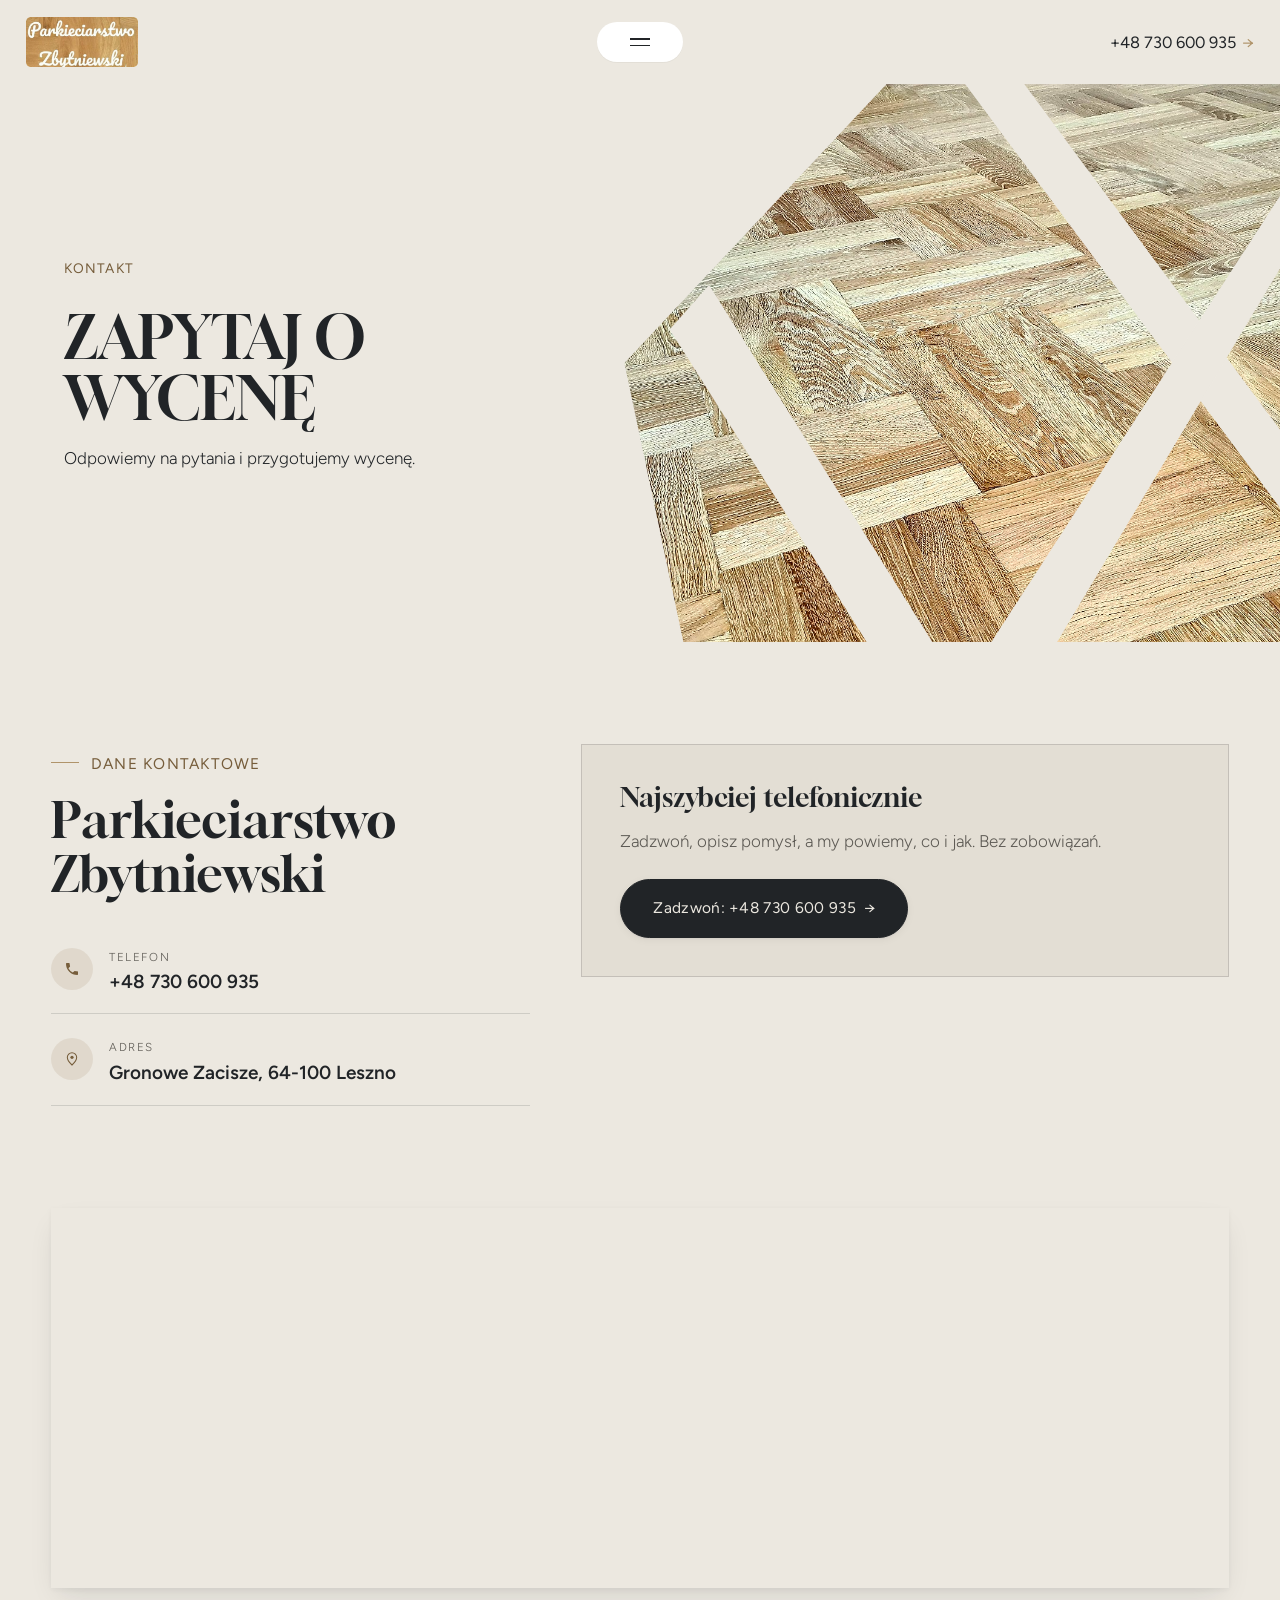
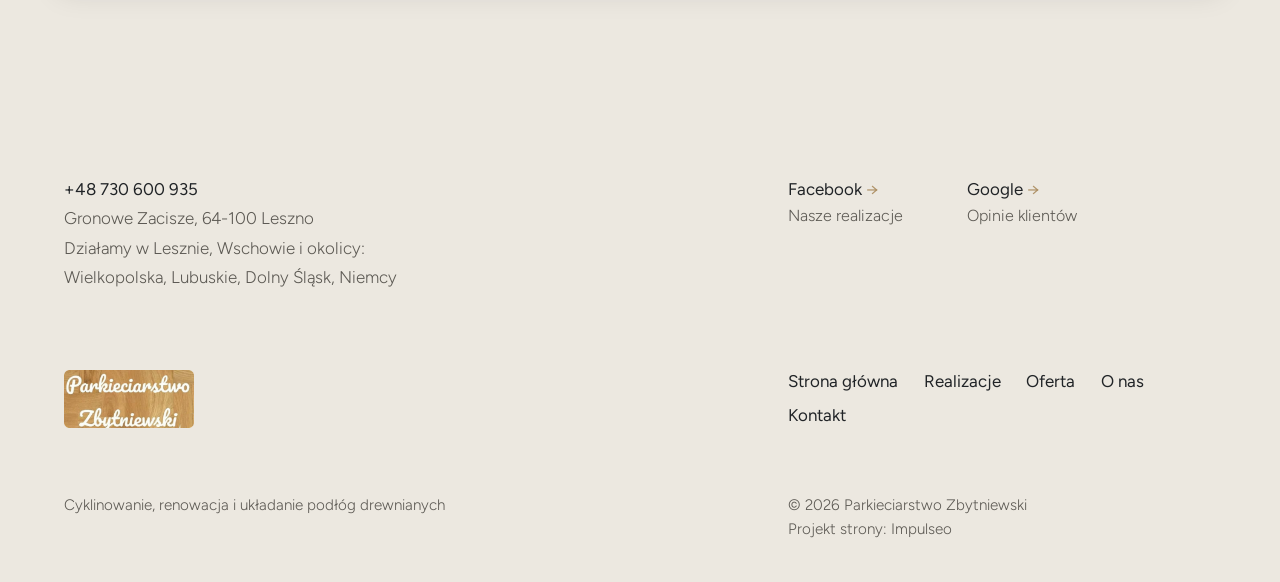
==== commit 747a7e17: "[claude-edit][cmt:4b2fb0d0-c6f2-42ff-9894-50e0c4e63994] Przebudowa wyglądu na wzór klindworthroofing" ====
--- a/kontakt.html
+++ b/kontakt.html
@@ -19,25 +19,27 @@
 <meta name="twitter:card" content="summary_large_image">
 <link rel="preconnect" href="https://fonts.googleapis.com">
 <link rel="preconnect" href="https://fonts.gstatic.com" crossorigin>
-<link href="https://fonts.googleapis.com/css2?family=Lora:wght@500;600;700&family=Manrope:wght@400;500;600&display=swap" rel="stylesheet">
-<link rel="stylesheet" href="assets/styles.css?v=fa30f461">
+<link href="https://fonts.googleapis.com/css2?family=Gloock&family=Figtree:wght@300;400;500;600&display=swap" rel="stylesheet">
+<link rel="stylesheet" href="assets/styles.css?v=20261104">
+<link rel="stylesheet" href="assets/kw.css?v=20261104">
 </head>
-<body>
+<body class="kw">
 
-<header class="nav">
-  <div class="wrap nav-inner">
-    <a class="brand brand-has-logo" href="index.html"><img class="brand-logo" src="img/logo.png" alt="Parkieciarstwo Zbytniewski" width="430" height="192" decoding="async"></a>
-    <nav class="nav-links">
-      <a href="index.html">Strona główna</a>
-      <a href="realizacje.html">Realizacje</a>
-      <a href="oferta.html">Oferta</a>
-      <a href="o-nas.html">O nas</a>
-      <a href="kontakt.html" class="active" aria-current="page">Kontakt</a>
-      <a href="kontakt.html" class="btn btn-accent">Zapytaj o wycenę</a>
-    </nav>
-    <button class="nav-toggle" aria-label="Menu"><span></span><span></span><span></span></button>
+<header class="kw-head">
+  <div class="kw-head-in">
+    <a class="kw-brand" href="index.html"><img class="brand-logo" src="img/logo.png" alt="Parkieciarstwo Zbytniewski" width="430" height="192" decoding="async"></a>
+    <button class="kw-burger" type="button" aria-label="Menu" aria-expanded="false" aria-controls="kw-menu"><span></span><span></span></button>
+    <a class="kw-tel kw-link" href="tel:+48730600935">+48 730 600 935 <span class="kw-arr" aria-hidden="true">→</span></a>
   </div>
 </header>
+<nav class="kw-menu" id="kw-menu" aria-label="Menu główne">
+    <a href="index.html">Strona główna</a>
+    <a href="realizacje.html">Realizacje</a>
+    <a href="oferta.html">Oferta</a>
+    <a href="o-nas.html">O nas</a>
+    <a href="kontakt.html" aria-current="page">Kontakt</a>
+    <p class="kw-menu-foot"><a href="tel:+48730600935">+48 730 600 935</a> - Gronowe Zacisze, 64-100 Leszno</p>
+</nav>
 
 <main>
 <section class="pagehead">
@@ -74,41 +76,36 @@
 </section>
 </main>
 
-<footer>
-  <div class="wrap">
-    <div class="foot-grid">
-      <div class="foot-brand">
-        <div class="name">Parkieciarstwo Zbytniewski</div>
-        <p>Cyklinujemy, lakierujemy, olejujemy i barwimy podłogi drewniane. Układamy parkiet, deski i ozdobne tafle, odnawiamy schody.</p>
+<footer class="kw-foot">
+  <div class="kw-wrap wrap">
+    <div class="kw-foot-top">
+      <div class="kw-foot-list">
+        <a href="tel:+48730600935">+48 730 600 935</a>
+        <span>Gronowe Zacisze, 64-100 Leszno</span>
+        <span>Działamy w&nbsp;Lesznie, Wschowie i&nbsp;okolicy:</span>
+        <span>Wielkopolska, Lubuskie, Dolny Śląsk, Niemcy</span>
       </div>
-      <div class="foot-col">
-        <h4>Nawigacja</h4>
-        <a href="index.html">Strona główna</a>
-        <a href="realizacje.html">Realizacje</a>
-        <a href="oferta.html">Oferta</a>
-        <a href="o-nas.html">O nas</a>
-        <a href="kontakt.html">Kontakt</a>
-      </div>
-      <div class="foot-col">
-        <h4>Kontakt</h4>
-        <a href="tel:+48730600935">+48 730 600 935</a>
-        <p>Gronowe Zacisze, 64-100 Leszno</p>
-        <a href="https://maps.google.com/?cid=15255674906880498433&g_mp=Cidnb29nbGUubWFwcy5wbGFjZXMudjEuUGxhY2VzLlNlYXJjaFRleHQQAhgEIAA" target="_blank" rel="noopener">Jak dojechać →</a>
-      <div class="foot-soc">
-        <a class="soc" href="https://www.facebook.com/parkieciarstwo.zbytniewski/" target="_blank" rel="noopener" aria-label="Facebook - Parkieciarstwo Zbytniewski"><svg viewBox="0 0 24 24" aria-hidden="true" focusable="false"><path d="M9.101 23.691v-7.98H6.627v-3.667h2.474v-1.58c0-4.085 1.848-5.978 5.858-5.978.401 0 .955.042 1.468.103a8.68 8.68 0 0 1 1.141.195v3.325a8.623 8.623 0 0 0-.653-.036 26.805 26.805 0 0 0-.733-.009c-.707 0-1.259.096-1.675.309a1.686 1.686 0 0 0-.679.622c-.258.42-.374.995-.374 1.752v1.297h3.919l-.386 2.103-.287 1.564h-3.246v8.245C19.396 23.238 24 18.179 24 12.044c0-6.627-5.373-12-12-12s-12 5.373-12 12c0 5.628 3.874 10.35 9.101 11.647Z" fill="currentColor"/></svg></a>
-        <a class="soc" href="https://maps.google.com/?cid=15255674906880498433&g_mp=Cidnb29nbGUubWFwcy5wbGFjZXMudjEuUGxhY2VzLlNlYXJjaFRleHQQAhgEIAA" target="_blank" rel="noopener" aria-label="Google - Parkieciarstwo Zbytniewski"><svg viewBox="0 0 24 24" aria-hidden="true" focusable="false"><path d="M12.48 10.92v3.28h7.84c-.24 1.84-.853 3.187-1.787 4.133-1.147 1.147-2.933 2.4-6.053 2.4-4.827 0-8.6-3.893-8.6-8.72s3.773-8.72 8.6-8.72c2.6 0 4.507 1.027 5.907 2.347l2.307-2.307C18.747 1.44 16.133 0 12.48 0 5.867 0 .307 5.387.307 12s5.56 12 12.173 12c3.573 0 6.267-1.173 8.373-3.36 2.16-2.16 2.84-5.213 2.84-7.667 0-.76-.053-1.467-.173-2.053H12.48z" fill="currentColor"/></svg></a>
-      </div>
+      <div class="kw-foot-soc">
+        <a class="soc" href="https://www.facebook.com/parkieciarstwo.zbytniewski/" target="_blank" rel="noopener"><span>Facebook <span class="kw-arr" aria-hidden="true">→</span></span><small>Nasze realizacje</small></a>
+        <a class="soc" href="https://maps.google.com/?cid=15255674906880498433&amp;g_mp=Cidnb29nbGUubWFwcy5wbGFjZXMudjEuUGxhY2VzLlNlYXJjaFRleHQQAhgEIAA" target="_blank" rel="noopener"><span>Google <span class="kw-arr" aria-hidden="true">→</span></span><small>Opinie klientów</small></a>
       </div>
     </div>
-    <div class="foot-bot">
-      <span>© 2026 Parkieciarstwo Zbytniewski</span>
-      <span>Projekt strony: <a class="foot-credit" href="https://impulseo.pl" target="_blank" rel="noopener">Impulseo</a></span>
+    <div class="kw-foot-mid">
+      <a href="index.html" class="kw-brand"><img src="img/logo.png" alt="Parkieciarstwo Zbytniewski" width="430" height="192" loading="lazy" decoding="async"></a>
+      <nav class="kw-foot-nav" aria-label="Stopka">
+        <a href="index.html">Strona główna</a> <a href="realizacje.html">Realizacje</a> <a href="oferta.html">Oferta</a> <a href="o-nas.html">O nas</a> <a href="kontakt.html">Kontakt</a>
+      </nav>
+    </div>
+    <div class="kw-foot-bot">
+      <span>Cyklinowanie, renowacja i&nbsp;układanie podłóg drewnianych</span>
+      <span>© 2026 Parkieciarstwo Zbytniewski<br>Projekt strony: <a href="https://impulseo.pl" target="_blank" rel="noopener">Impulseo</a></span>
     </div>
   </div>
 </footer>
 <div class="sticky-reserve"><a class="sr-book" href="kontakt.html">Zapytaj o wycenę</a><a class="sr-call" href="tel:+48730600935" aria-label="Zadzwoń"><svg class="ico-tel" width="16" height="16" viewBox="0 0 24 24" fill="none" aria-hidden="true"><path d="M6.6 10.8a15.5 15.5 0 0 0 6.6 6.6l2.2-2.2a1 1 0 0 1 1-.24 11.4 11.4 0 0 0 3.6.58 1 1 0 0 1 1 1V20a1 1 0 0 1-1 1A17 17 0 0 1 3 4a1 1 0 0 1 1-1h3.5a1 1 0 0 1 1 1c0 1.25.2 2.46.58 3.6a1 1 0 0 1-.25 1l-2.23 2.2Z" fill="currentColor"/></svg></a></div>
 <div class="demo-wazne" data-do="2026-11-10" data-cykl="3" hidden><svg class="dw-ico" width="13" height="13" viewBox="0 0 24 24" fill="none" aria-hidden="true"><circle cx="12" cy="12" r="8.6" stroke="currentColor" stroke-width="1.8"/><path d="M12 7.2V12l3.3 2" stroke="currentColor" stroke-width="1.8" stroke-linecap="round"/></svg><span class="dw-txt"></span></div>
 
-<script src="assets/main.js"></script>
+<script src="assets/main.js?v=20261104"></script>
+<script src="assets/kw.js?v=20261104"></script>
 </body>
 </html>
--- a/assets/kw.css
+++ b/assets/kw.css
@@ -0,0 +1,277 @@
+/* ==========================================================================
+   Skórka "kw" - układ wzorowany na stronie wskazanej przez zespół (04.11.2026):
+   kremowe tło, grafitowe sekcje, złoty akcent, duży szeryf, pigułkowe przyciski,
+   hero ze zdjęciem w skośnych pasach. Ładowana PO styles.css, więc wygrywa.
+   ========================================================================== */
+:root{
+  --kw-cream:#ECE8E0;
+  --kw-cream-2:#E3DED4;
+  --kw-dark:#212427;
+  --kw-dark-2:#2A2E31;
+  --kw-ink:#212427;
+  --kw-gold:#B0946A;          /* ozdoby, linie, strzałki */
+  --kw-gold-txt:#765D3B;      /* drobny tekst na kremie (kontrast > 4.5) */
+  --kw-gold-dark:#CDB48D;     /* drobny tekst na grafitie */
+  --kw-muted:#5C5953;
+  --kw-muted-dark:#AAA69E;
+  --kw-line:rgba(33,36,39,.16);
+  --kw-line-dark:rgba(236,232,224,.18);
+  --kw-serif:'Gloock',Georgia,serif;
+  --kw-sans:'Figtree',system-ui,sans-serif;
+
+  /* zmienne silnika - żeby komponenty podstron (galeria, kontakt, oferta) mówiły tym samym językiem */
+  --paper:#ECE8E0; --paper-2:#E3DED4; --paper-3:#D9D3C7;
+  --ink:#212427; --ink-soft:#3A3D40; --muted:#5C5953; --line:rgba(33,36,39,.14);
+  --accent:#8A6D45; --accent-d:#6E5533; --accent-soft:rgba(138,109,69,.12); --accent-text:#765D3B;
+  --dark:#212427;
+  --font-display:'Gloock',Georgia,serif;
+  --font-body:'Figtree',system-ui,sans-serif;
+  --r-sm:0; --r-md:0; --r-lg:0;
+}
+
+.kw{background:var(--kw-cream);color:var(--kw-ink);font-family:var(--kw-sans);font-weight:300;font-size:1.06rem;line-height:1.6}
+.kw h1,.kw h2,.kw h3{font-family:var(--kw-serif);font-weight:400;letter-spacing:0;color:inherit}
+.kw section{padding-block:0}
+.kw .kw-wrap{width:min(90%,1200px);margin-inline:auto}
+.kw .kw-eyebrow{display:block;font-family:var(--kw-sans);font-size:.86rem;font-weight:400;letter-spacing:.08em;text-transform:uppercase;color:var(--kw-gold-txt)}
+.kw .on-dark .kw-eyebrow,.kw .kw-dark .kw-eyebrow{color:var(--kw-gold-dark)}
+
+/* pigułkowy przycisk ze złotą obwódką */
+.kw .kw-pill{display:inline-flex;align-items:center;gap:.5em;padding:.78em 1.7em;border:1px solid var(--kw-gold);border-radius:999px;
+  font-family:var(--kw-sans);font-size:1rem;font-weight:400;color:var(--kw-ink);text-decoration:none;background:transparent;
+  transition:background .35s ease,color .35s ease,border-color .35s ease}
+.kw .kw-pill:hover,.kw .kw-pill:focus-visible{background:var(--kw-ink);border-color:var(--kw-ink);color:var(--kw-cream)}
+.kw .kw-dark .kw-pill{color:var(--kw-cream);border-color:rgba(205,180,141,.7)}
+.kw .kw-dark .kw-pill:hover,.kw .kw-dark .kw-pill:focus-visible{background:var(--kw-cream);color:var(--kw-dark);border-color:var(--kw-cream)}
+.kw .kw-link{color:inherit;text-decoration:none;display:inline-flex;align-items:center;gap:.4em}
+.kw .kw-arr{color:var(--kw-gold);transition:transform .3s ease;display:inline-block}
+.kw a:hover .kw-arr{transform:translateX(4px)}
+
+/* ---------------- NAGŁÓWEK ---------------- */
+.kw .kw-head{position:sticky;top:0;z-index:80;background:var(--kw-cream);transition:box-shadow .3s ease}
+.kw .kw-head.is-stuck{box-shadow:0 1px 0 var(--kw-line)}
+.kw .kw-head-in{display:grid;grid-template-columns:1fr auto 1fr;align-items:center;height:84px;width:min(96%,1400px);margin-inline:auto}
+.kw .kw-brand{justify-self:start;display:block;line-height:0}
+.kw .kw-brand img{height:50px;width:auto;border-radius:4px}
+.kw .kw-burger{justify-self:center;width:86px;height:40px;border-radius:999px;border:0;background:#fff;cursor:pointer;
+  display:flex;flex-direction:column;align-items:center;justify-content:center;gap:5px;box-shadow:0 1px 0 rgba(0,0,0,.04)}
+.kw .kw-burger span{display:block;width:20px;height:1.5px;background:var(--kw-ink);transition:transform .3s ease,opacity .3s ease}
+.kw .kw-burger[aria-expanded="true"] span:nth-child(1){transform:translateY(3.25px) rotate(45deg)}
+.kw .kw-burger[aria-expanded="true"] span:nth-child(2){transform:translateY(-3.25px) rotate(-45deg)}
+.kw .kw-tel{justify-self:end;color:var(--kw-ink);text-decoration:none;font-weight:400;font-size:1.02rem;white-space:nowrap}
+
+/* menu na całą stronę */
+.kw .kw-menu{position:fixed;inset:84px 0 0 0;z-index:79;background:var(--kw-dark);color:var(--kw-cream);
+  display:flex;flex-direction:column;justify-content:center;padding:4vh 7vw;gap:.2em;
+  opacity:0;visibility:hidden;transition:opacity .35s ease,visibility .35s ease}
+.kw .kw-menu.open{opacity:1;visibility:visible}
+.kw .kw-menu a{font-family:var(--kw-serif);font-size:clamp(2.2rem,6vw,4.6rem);line-height:1.12;color:var(--kw-cream);text-decoration:none;text-transform:uppercase;width:max-content}
+.kw .kw-menu a:hover,.kw .kw-menu a[aria-current]{color:var(--kw-gold-dark)}
+.kw .kw-menu .kw-menu-foot{margin-top:4vh;font-family:var(--kw-sans);font-size:1rem;color:var(--kw-muted-dark);text-transform:none}
+.kw .kw-menu .kw-menu-foot a{font-family:var(--kw-sans);font-size:1rem;text-transform:none;display:inline}
+body.kw-menu-open{overflow:hidden}
+
+/* ---------------- HERO ---------------- */
+.kw .kw-hero{display:grid;grid-template-columns:1fr 1.05fr;align-items:center;min-height:calc(100svh - 84px);max-height:900px;overflow:hidden}
+.kw .kw-hero-copy{padding:6vh 4vw 8vh max(5vw,calc((100vw - 1200px)/2))}
+.kw .kw-hero h1{font-size:clamp(2.6rem,1.4rem + 3.6vw,4.8rem);line-height:1.02;text-transform:uppercase;margin:.45em 0 .5em;max-width:11ch}
+.kw .kw-hero p{max-width:44ch;font-size:1.08rem;color:var(--kw-ink)}
+.kw .kw-hero .kw-pill{margin-top:2rem}
+.kw .kw-hero-trust{margin-top:1.6rem;font-size:.95rem;color:var(--kw-muted)}
+.kw .kw-hero-trust .g-badge{color:var(--kw-ink)}
+.kw .kw-cut{position:relative;align-self:stretch;min-height:520px}
+.kw .kw-cut img{position:absolute;inset:0;width:100%;height:100%;object-fit:cover;
+  clip-path:polygon(40% 0,100% 0,100% 100%,9% 100%,0 50%)}
+.kw .kw-cut svg{position:absolute;inset:0;width:100%;height:100%;pointer-events:none}
+.kw .kw-cut svg polygon{fill:var(--kw-cream)}
+
+/* ---------------- CO ROBIMY (grafit) ---------------- */
+.kw .kw-dark{background:var(--kw-dark);color:var(--kw-cream)}
+.kw .kw-what{padding-block:clamp(80px,11vw,150px) clamp(70px,8vw,110px)}
+.kw .kw-what-intro{display:grid;grid-template-columns:minmax(120px,.42fr) 1fr;gap:4vw;align-items:start}
+.kw .kw-vert{writing-mode:vertical-rl;transform:rotate(180deg);justify-self:center;font-size:.86rem;letter-spacing:.08em;text-transform:uppercase;color:var(--kw-gold-dark)}
+.kw .kw-what-intro p{font-size:clamp(1.25rem,1rem + .9vw,1.75rem);line-height:1.45;font-weight:300;max-width:34em}
+.kw .kw-duo{display:grid;grid-template-columns:1.8fr 1fr;gap:clamp(30px,8vw,110px);margin-top:clamp(56px,7vw,90px);align-items:start}
+.kw .kw-card{display:block;color:inherit;text-decoration:none}
+.kw .kw-card .kw-ph{overflow:hidden}
+.kw .kw-card img{width:100%;height:100%;object-fit:cover;transition:transform 1.4s cubic-bezier(.16,.84,.44,1)}
+.kw .kw-card:hover img{transform:scale(1.04)}
+.kw .kw-duo .kw-card:first-child .kw-ph{aspect-ratio:4/3.1}
+.kw .kw-duo .kw-card:last-child .kw-ph{aspect-ratio:3/2}
+.kw .kw-card-t{display:flex;align-items:center;gap:.4em;margin-top:1.1rem;font-weight:400}
+.kw .kw-card-s{color:var(--kw-muted-dark);font-size:.98rem}
+
+/* ---------------- REALIZACJE (wielkie słowo + pełne kadry) ---------------- */
+.kw .kw-work{padding-bottom:clamp(70px,8vw,110px)}
+.kw .kw-giant{font-family:var(--kw-serif);text-transform:uppercase;line-height:.86;text-align:center;color:var(--kw-cream);
+  font-size:clamp(3.6rem,12.4vw,12.5rem);letter-spacing:-.01em;padding-block:clamp(30px,5vw,70px) clamp(40px,5vw,64px);white-space:nowrap}
+.kw .kw-proj{position:relative;display:block;width:min(96%,1400px);margin:0 auto clamp(30px,4vw,56px);aspect-ratio:1.66/1;overflow:hidden}
+.kw .kw-proj img{width:100%;height:100%;object-fit:cover;transition:transform 1.6s cubic-bezier(.16,.84,.44,1)}
+.kw .kw-proj:hover img{transform:scale(1.03)}
+.kw .kw-proj::after{content:"";position:absolute;inset:0;background:linear-gradient(160deg,rgba(20,22,24,.55) 0%,rgba(20,22,24,0) 42%)}
+.kw .kw-proj h3{position:absolute;z-index:2;left:6%;top:9%;font-size:clamp(1.9rem,1rem + 3vw,4rem);text-transform:uppercase;color:#F4F1EA;line-height:1}
+.kw .kw-proj h3 small{display:block;font-family:var(--kw-sans);font-size:clamp(.85rem,.8rem + .2vw,1rem);text-transform:none;letter-spacing:.02em;margin-top:.7em;color:rgba(244,241,234,.9);font-weight:400}
+.kw .kw-center{text-align:center}
+
+/* ---------------- USŁUGI (karuzela) ---------------- */
+.kw .kw-svc{padding-block:clamp(70px,8vw,110px) clamp(60px,7vw,90px);overflow:hidden}
+.kw .kw-svc-head{text-align:center;max-width:24em;margin:0 auto clamp(36px,4vw,56px)}
+.kw .kw-svc-head h2{font-size:clamp(1.8rem,1.2rem + 1.6vw,2.6rem);line-height:1.18;margin-top:.6rem}
+.kw .kw-car{position:relative}
+.kw .kw-track{display:flex;gap:clamp(24px,5vw,80px);overflow-x:auto;scroll-snap-type:x mandatory;scrollbar-width:none;padding-right:20vw}
+.kw .kw-track::-webkit-scrollbar{display:none}
+.kw .kw-slide{flex:0 0 min(78vw,400px);scroll-snap-align:start}
+.kw .kw-slide .kw-ph{aspect-ratio:16/9.3;overflow:hidden}
+.kw .kw-slide img{width:100%;height:100%;object-fit:cover}
+.kw .kw-slide h3{font-family:var(--kw-sans);font-size:1.04rem;font-weight:400;margin-top:1.4rem;display:flex;gap:.4em;align-items:center}
+.kw .kw-slide p{color:var(--kw-muted);font-size:.98rem;margin-top:.2rem}
+.kw .kw-arrows{position:absolute;right:0;top:0;display:flex;flex-direction:column;gap:12px;z-index:3}
+.kw .kw-arrows button{width:48px;height:48px;border-radius:50%;border:1px solid var(--kw-gold);background:var(--kw-cream);color:var(--kw-ink);
+  cursor:pointer;font-size:1.05rem;display:grid;place-items:center;transition:background .3s ease,color .3s ease}
+.kw .kw-arrows button:hover{background:var(--kw-ink);color:var(--kw-cream)}
+.kw .kw-dark .kw-arrows button{background:transparent;color:var(--kw-cream);border-color:rgba(205,180,141,.6)}
+.kw .kw-dark .kw-arrows button:hover{background:var(--kw-cream);color:var(--kw-dark)}
+.kw .kw-progress{height:1px;background:var(--kw-line);margin-top:clamp(36px,4vw,52px);position:relative}
+.kw .kw-progress i{position:absolute;left:0;top:-.5px;height:2px;width:33%;background:var(--kw-ink);transition:left .3s ease,width .3s ease}
+.kw .kw-svc .kw-center{margin-top:clamp(36px,4vw,56px)}
+
+/* ---------------- PEŁNY KADR, który przechodzi w grafit ---------------- */
+.kw .kw-bleed{position:relative;height:clamp(380px,62vw,860px);overflow:hidden;background:var(--kw-dark)}
+.kw .kw-bleed img{width:100%;height:100%;object-fit:cover}
+.kw .kw-bleed::after{content:"";position:absolute;inset:0;background:linear-gradient(180deg,rgba(33,36,39,0) 45%,rgba(33,36,39,.6) 75%,var(--kw-dark) 100%)}
+
+/* ---------------- OPINIE ---------------- */
+.kw .kw-kudos{padding-block:clamp(30px,4vw,60px) clamp(70px,8vw,110px)}
+.kw .kw-quote-car{position:relative;display:grid;grid-template-columns:1fr 1fr;gap:clamp(30px,8vw,120px);align-items:start;padding-right:80px}
+.kw .kw-quotes{position:relative}
+.kw .kw-q{position:absolute;inset:0 0 auto 0;opacity:0;visibility:hidden;transition:opacity .5s ease,visibility .5s ease}
+.kw .kw-q.on{position:relative;opacity:1;visibility:visible}
+.kw .kw-q blockquote{font-family:var(--kw-serif);font-size:clamp(1.35rem,1rem + 1.05vw,2rem);line-height:1.38;color:var(--kw-cream);max-width:20em}
+.kw .kw-q cite{display:block;margin-top:1.6rem;font-style:normal;font-size:.95rem;color:var(--kw-muted-dark)}
+.kw .kw-quote-ph{aspect-ratio:7/8;overflow:hidden}
+.kw .kw-quote-ph img{width:100%;height:100%;object-fit:cover}
+.kw .kw-kudos .kw-giant{padding-block:clamp(10px,2vw,30px) clamp(40px,6vw,90px);margin-top:-.32em;position:relative;z-index:2}
+.kw .kw-badges{display:flex;justify-content:flex-end;align-items:center;gap:clamp(30px,5vw,70px);flex-wrap:wrap}
+.kw .kw-badges img{height:96px;width:auto}
+.kw .kw-badges .g-badge{color:var(--kw-cream);font-size:1rem}
+.kw .kw-badges a{color:inherit;text-decoration:none}
+
+/* ---------------- ZADZWOŃ (wielki numer) ---------------- */
+.kw .kw-call{padding-block:clamp(50px,6vw,80px) clamp(70px,8vw,100px);text-align:center;border-top:1px solid var(--kw-line-dark)}
+.kw .kw-call .kw-num{display:block;font-family:var(--kw-serif);font-size:clamp(2.3rem,1rem + 6.4vw,7.4rem);line-height:1.05;color:var(--kw-cream);text-decoration:none;margin:.35em 0 .45em;white-space:nowrap}
+.kw .kw-call p{max-width:38em;margin:0 auto 1.8rem;color:var(--kw-muted-dark)}
+
+/* ---------------- STOPKA ---------------- */
+.kw .kw-foot{background:var(--kw-cream);color:var(--kw-ink);padding-block:clamp(56px,6vw,80px) 40px}
+.kw .kw-foot a{color:inherit;text-decoration:none}
+.kw .kw-foot a:hover{color:var(--kw-gold-txt)}
+.kw .kw-foot-top{display:grid;grid-template-columns:1.6fr 1fr;gap:40px}
+.kw .kw-foot-list{display:flex;flex-direction:column;gap:.15rem;font-weight:400}
+.kw .kw-foot-list span{color:var(--kw-muted);font-weight:300}
+.kw .kw-foot-soc{display:flex;gap:clamp(30px,5vw,70px)}
+.kw .kw-foot-soc a{display:flex;flex-direction:column;font-weight:400}
+.kw .kw-foot-soc a small{font-size:1rem;color:var(--kw-muted);font-weight:300}
+.kw .kw-foot-mid{display:grid;grid-template-columns:1.6fr 1fr;gap:40px;margin-top:clamp(50px,6vw,80px);align-items:center}
+.kw .kw-foot-mid img{height:58px;width:auto;border-radius:4px}
+.kw .kw-foot-nav{display:flex;flex-wrap:wrap;gap:.4rem 1.6rem;font-weight:400}
+.kw .kw-foot-bot{display:grid;grid-template-columns:1.6fr 1fr;gap:40px;margin-top:clamp(40px,5vw,64px);font-size:.95rem;color:var(--kw-muted)}
+
+/* ---------------- PODSTRONY: nagłówek w tym samym stylu co hero ---------------- */
+.kw .pagehead{display:grid;grid-template-columns:1fr 1.05fr;min-height:clamp(420px,62svh,640px);background:var(--kw-cream);border:0;align-items:center;padding:0}
+.kw .pagehead::after,.kw .pagehead::before{content:none}
+.kw .pagehead img{position:relative;grid-column:2;grid-row:1;align-self:stretch;height:100%;min-height:420px;clip-path:polygon(40% 0,100% 0,100% 100%,9% 100%,0 50%)}
+.kw .pagehead .wrap{grid-column:1;grid-row:1;width:auto;margin:0;padding:6vh 4vw 6vh max(5vw,calc((100vw - 1200px)/2));color:var(--kw-ink)}
+.kw .pagehead .eyebrow{color:var(--kw-gold-txt);font-family:var(--kw-sans);font-size:.86rem;font-weight:400;letter-spacing:.08em;text-transform:uppercase}
+.kw .pagehead .eyebrow::before{display:none}
+.kw .pagehead h1{color:var(--kw-ink);text-shadow:none;text-transform:uppercase;font-size:clamp(2.3rem,1.3rem + 3vw,4.2rem);line-height:1.03;margin-top:.45em;max-width:12ch}
+.kw .pagehead p{color:var(--kw-ink);text-shadow:none;max-width:44ch}
+
+/* komponenty podstron w nowej skórce */
+.kw main > section:not(.pagehead):not(.kw-dark):not([class*="kw-"]){padding-block:clamp(64px,8vw,120px)}
+.kw .eyebrow{color:var(--kw-gold-txt);font-weight:400;letter-spacing:.08em}
+.kw .eyebrow::before{background:var(--kw-gold)}
+.kw .muted{color:var(--kw-muted)}
+.kw .btn{border-radius:999px;font-weight:400}
+.kw .btn-accent{background:var(--kw-ink);border-color:var(--kw-ink);color:var(--kw-cream)}
+.kw .btn-ghost{border-color:var(--kw-gold);color:var(--kw-ink)}
+.kw .tile,.kw .split-art,.kw .svc-row-art,.kw .form,.kw .svc,.kw .map{border-radius:0}
+.kw .svc-row .num{font-family:var(--kw-serif);color:var(--kw-gold-txt)}
+.kw .trust,.kw .svc{background:var(--kw-cream-2)}
+.kw .form{background:var(--kw-cream-2);box-shadow:none;border:1px solid var(--kw-line)}
+
+/* pasek „wersja pokazowa" i dolny pasek mobile - w palecie skórki */
+.kw .sticky-reserve .sr-book{background:var(--kw-dark);color:var(--kw-cream)}
+
+/* ---------------- RESPONSYWNOŚĆ ---------------- */
+@media (max-width:980px){
+  .kw .kw-hero,.kw .pagehead{grid-template-columns:1fr;min-height:0;max-height:none}
+  .kw .kw-hero-copy,.kw .pagehead .wrap{padding:44px 5vw 30px}
+  .kw .kw-cut{min-height:0;height:72vw;max-height:520px}
+  .kw .pagehead img{grid-column:1;grid-row:2;height:62vw;min-height:0;max-height:460px}
+  .kw .pagehead .wrap{grid-row:1}
+  .kw .kw-what-intro{grid-template-columns:1fr}
+  .kw .kw-vert{writing-mode:horizontal-tb;transform:none;justify-self:start}
+  .kw .kw-duo{grid-template-columns:1fr}
+  .kw .kw-quote-car{grid-template-columns:1fr;padding-right:0}
+  .kw .kw-arrows{position:static;flex-direction:row-reverse;justify-content:flex-end;margin-top:20px}
+  .kw .kw-car{display:flex;flex-direction:column}
+  .kw .kw-car .kw-arrows{order:3}
+  .kw .kw-quote-car .kw-arrows{order:3}
+  .kw .kw-badges{justify-content:center}
+  .kw .kw-foot-top,.kw .kw-foot-mid,.kw .kw-foot-bot{grid-template-columns:1fr}
+}
+@media (max-width:640px){
+  .kw .kw-head-in{height:70px;grid-template-columns:1fr auto;gap:14px}
+  .kw .kw-tel{display:none}
+  .kw .kw-burger{justify-self:end;width:70px}
+  .kw .kw-brand img{height:42px}
+  .kw .kw-menu{inset:70px 0 0 0}
+  .kw .kw-proj{aspect-ratio:1.1/1;width:100%}
+  .kw .kw-badges img{height:78px}
+}
+
+/* zdjęcia przy opiniach przenikają się razem z cytatem */
+.kw .kw-quote-ph{position:relative}
+.kw .kw-quote-ph img{position:absolute;inset:0;transition:opacity .6s ease}
+.kw .kw-quote-ph img + img{opacity:0}
+
+/* karuzela jak we wzorcu: dwie karty w kolumnie treści, trzecia wychodzi za prawą krawędź,
+   strzałki siedzą w szczelinie między drugą a trzecią */
+@media (min-width:981px){
+  .kw .kw-car{--wrapw:min(90vw,1200px)}
+  .kw .kw-track{gap:72px;margin-right:calc((var(--wrapw) - 100vw)/2);padding-right:0}
+  .kw .kw-slide{flex:0 0 calc((var(--wrapw) - 126px)/2)}
+  .kw .kw-track::after{content:"";flex:0 0 1px}
+}
+@media (max-width:980px){
+  .kw .kw-track{margin-right:-5vw;padding-right:5vw}
+}
+@media (max-width:640px){
+  .kw .kw-hero h1{font-size:min(2.6rem,9.2vw)}
+  .kw .pagehead h1{font-size:min(2.4rem,8.6vw)}
+  .kw .kw-kudos .kw-giant{margin-top:.5em}
+}
+
+/* podstrony: te same skośne pasy na zdjęciu nagłówka co w hero */
+.kw .pagehead::after{content:"";display:block;position:relative;inset:auto;grid-column:2;grid-row:1;align-self:stretch;pointer-events:none;
+  background:url("data:image/svg+xml,%3Csvg xmlns='http://www.w3.org/2000/svg' viewBox='0 0 100 100' preserveAspectRatio='none'%3E%3Cg fill='%23ECE8E0'%3E%3Cpolygon points='52,0 61,0 100,62 100,76'/%3E%3Cpolygon points='100,20 100,33 66,100 56,100'/%3E%3Cpolygon points='7,44 13,36 47,100 37,100'/%3E%3C/g%3E%3C/svg%3E") center/100% 100% no-repeat}
+@media (max-width:980px){ .kw .pagehead::after{grid-column:1;grid-row:2} }
+.kw .svc-row-art,.kw .split-art,.kw .tile{box-shadow:none}
+.kw .svc-row-art img,.kw .split-art img{box-shadow:none}
+
+/* pas ze zdjęciem w oknie (stopklatka silnika) - wysoki, bez marginesów, wtapia się w grafit */
+.kw .stopklatka.kw-bleed{margin:0;height:min(86vh,820px);height:min(86svh,820px);background:var(--kw-dark)}
+.kw .stopklatka.kw-bleed::after{content:"";position:absolute;inset:0;z-index:2;pointer-events:none;
+  background:linear-gradient(180deg,rgba(33,36,39,0) 50%,rgba(33,36,39,.6) 78%,var(--kw-dark) 100%)}
+@media (max-width:700px){ .kw .stopklatka.kw-bleed{height:58vh;height:58svh} }
+.kw .pagehead{min-height:clamp(420px,62svh,640px)}
+.kw .kw-badges .odz{display:block;line-height:0}
+
+/* menu zamknięte nie istnieje w układzie (nie zasłania niczego, także dla czytników) */
+.kw .kw-menu{display:none}
+.kw .kw-menu.open{display:flex}
+/* po wejściu sekcji opóźnienie kaskady znika - najechanie reaguje od razu */
+.kw .reveal.mt-settled,.kw .reveal.mt-settled *{transition-delay:0s!important}
+/* jedno długie słowo w H1 - nigdy nie dzielimy go w środku */
+.kw .kw-hero h1,.kw .pagehead h1{max-width:none;overflow-wrap:normal;word-break:normal;hyphens:manual}
+@media (max-width:640px){ .kw .kw-hero h1{font-size:min(2.6rem,8.4vw)} }
